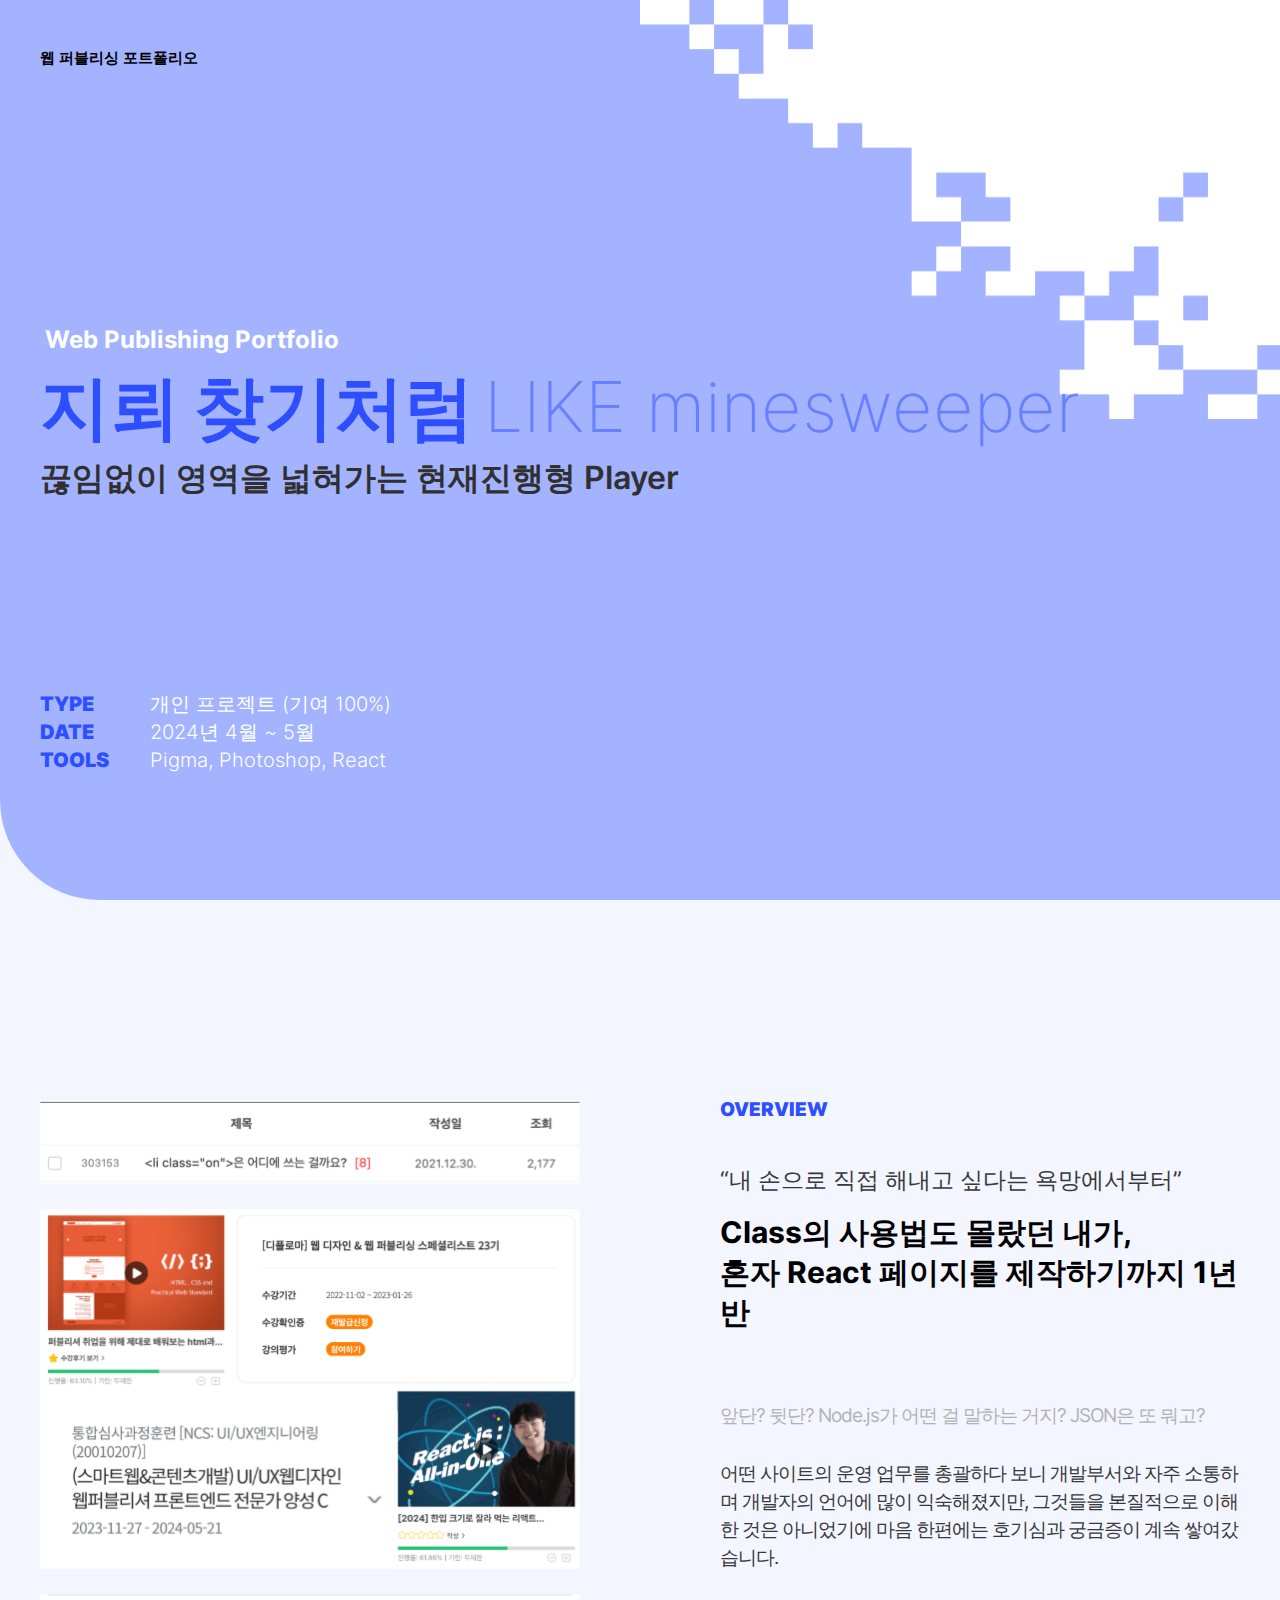
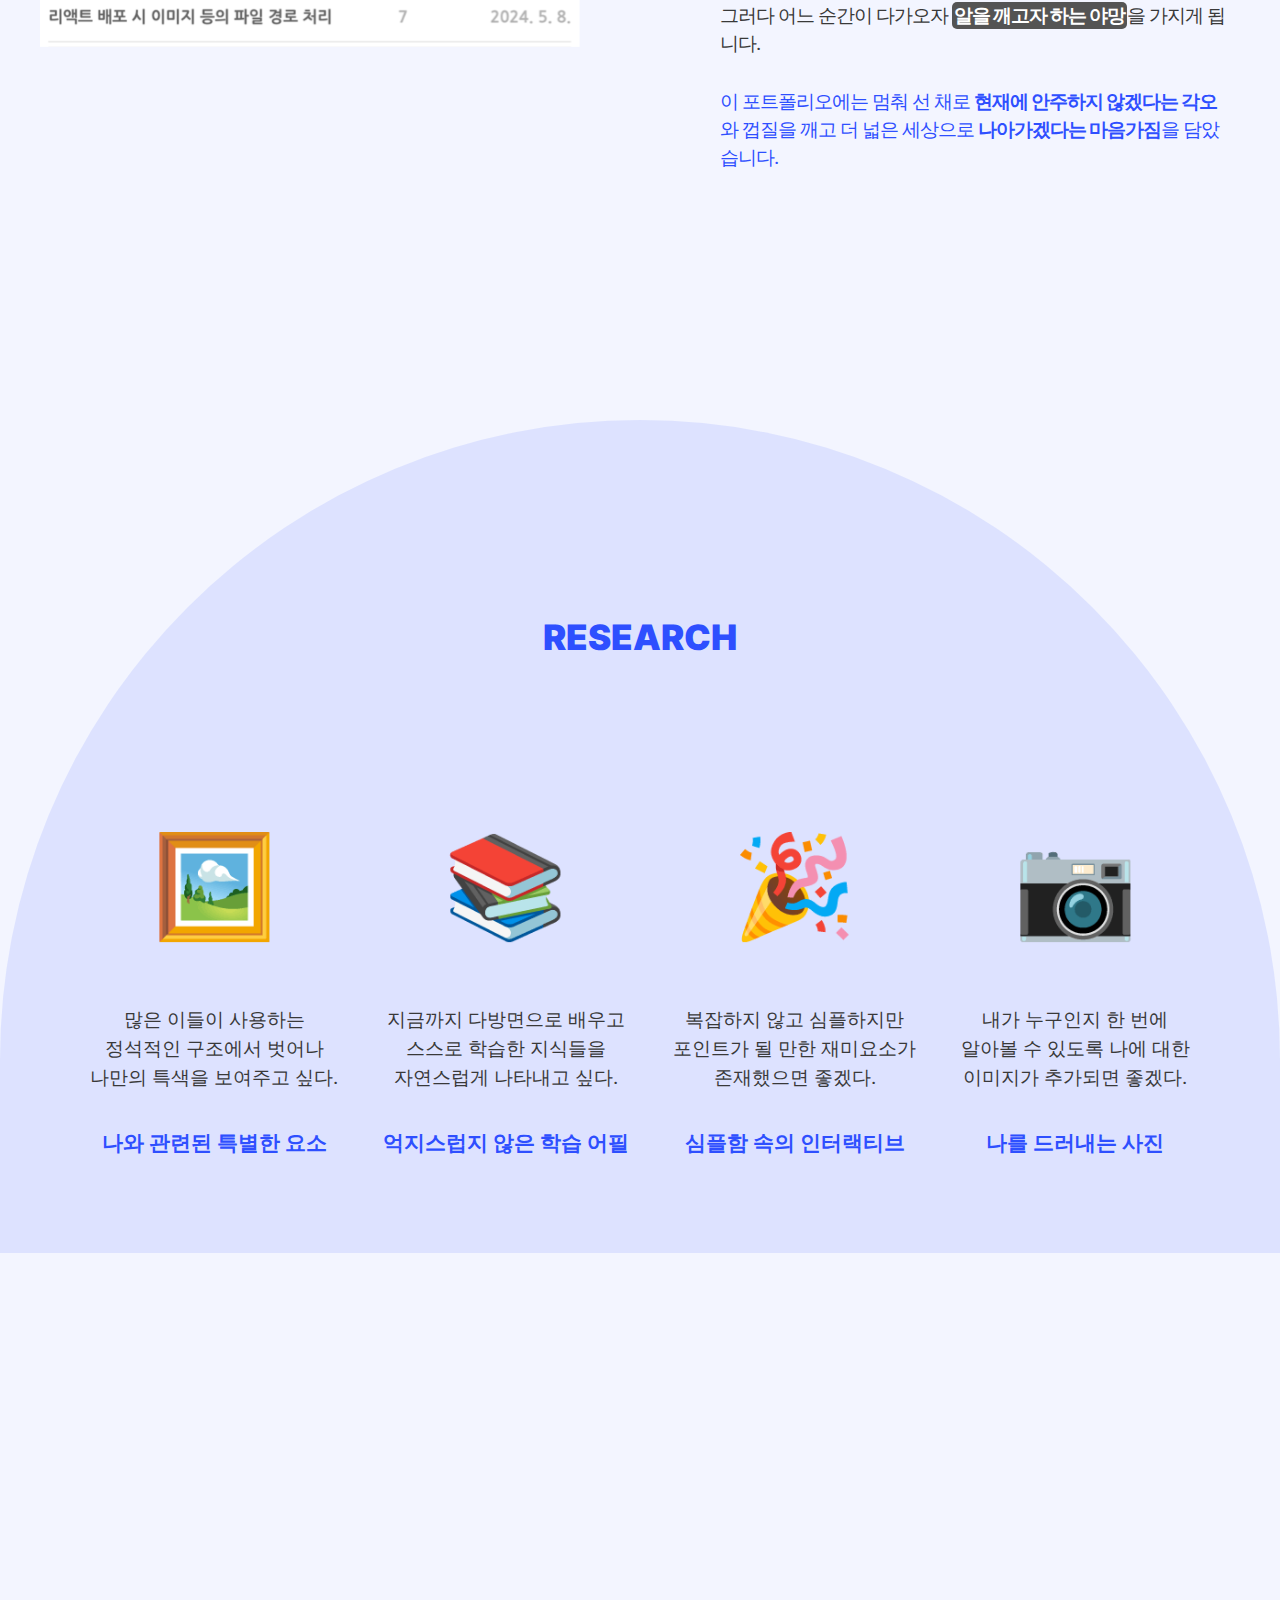
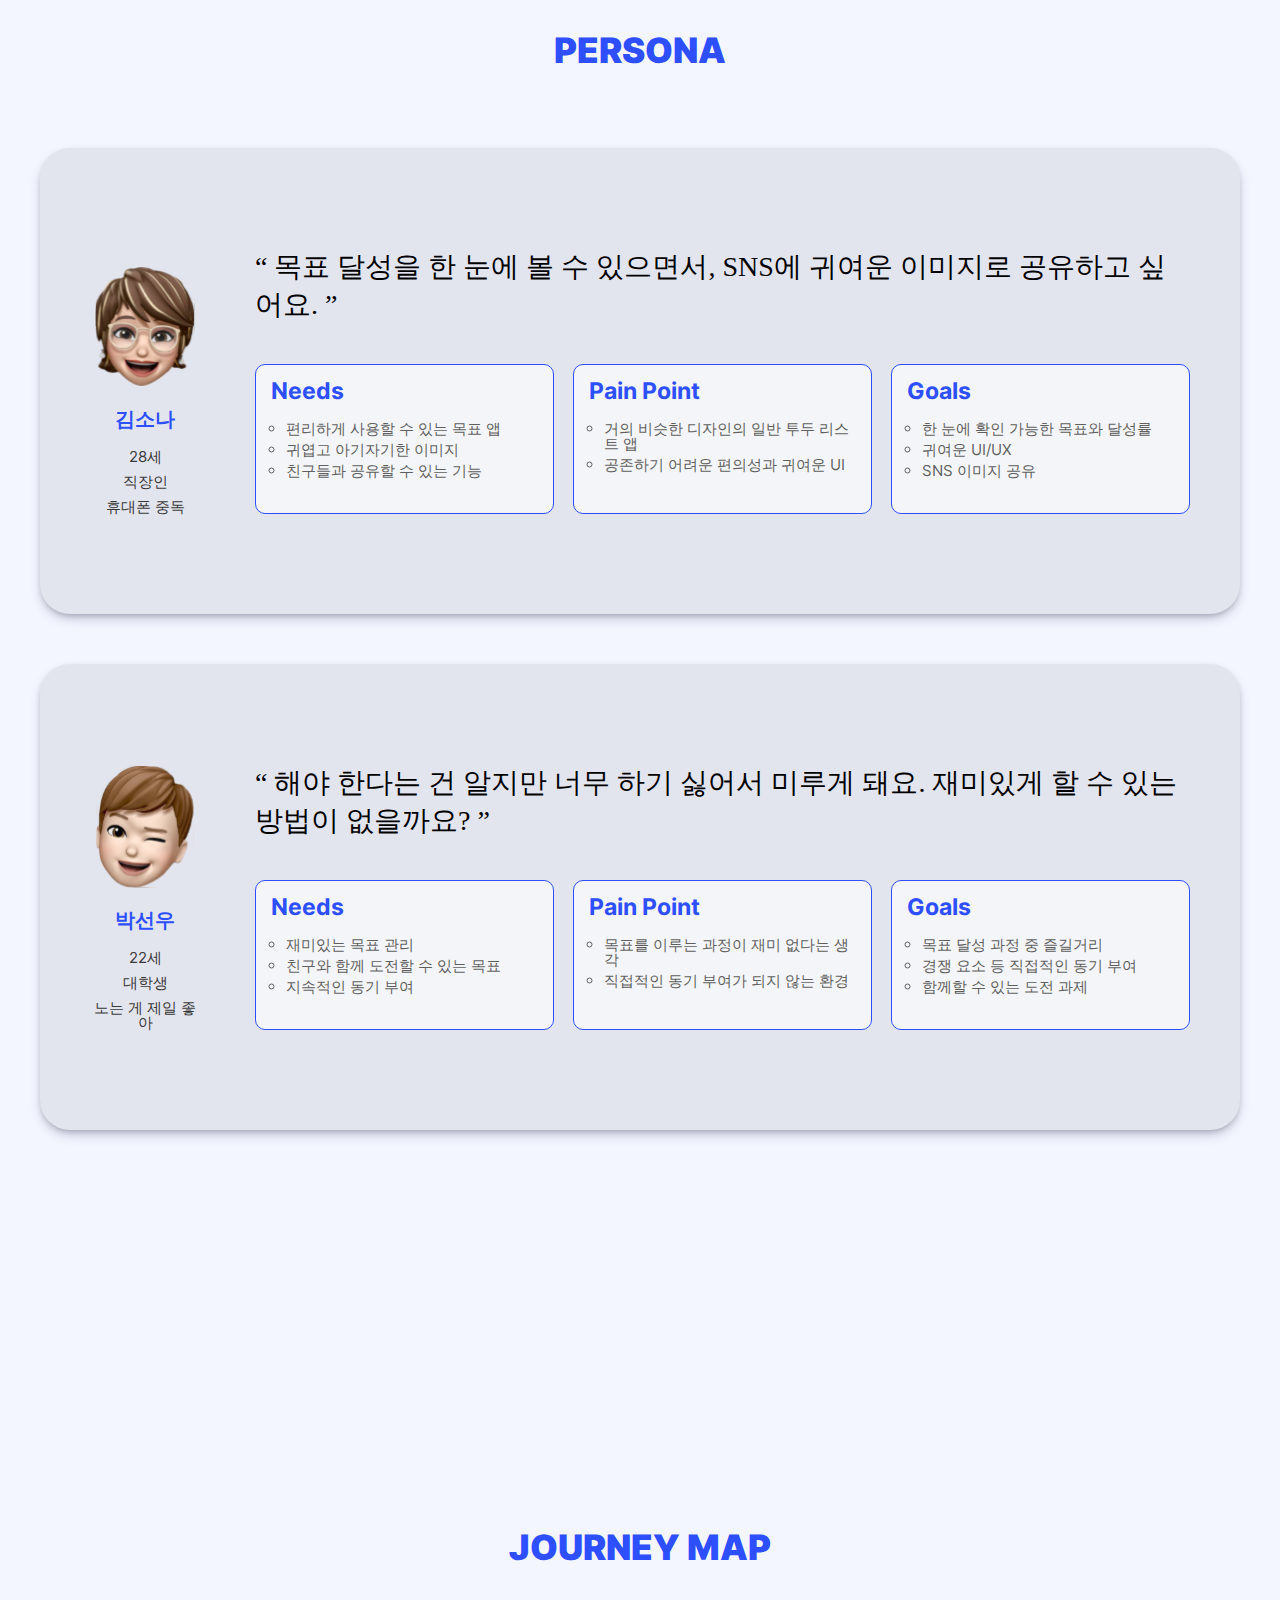
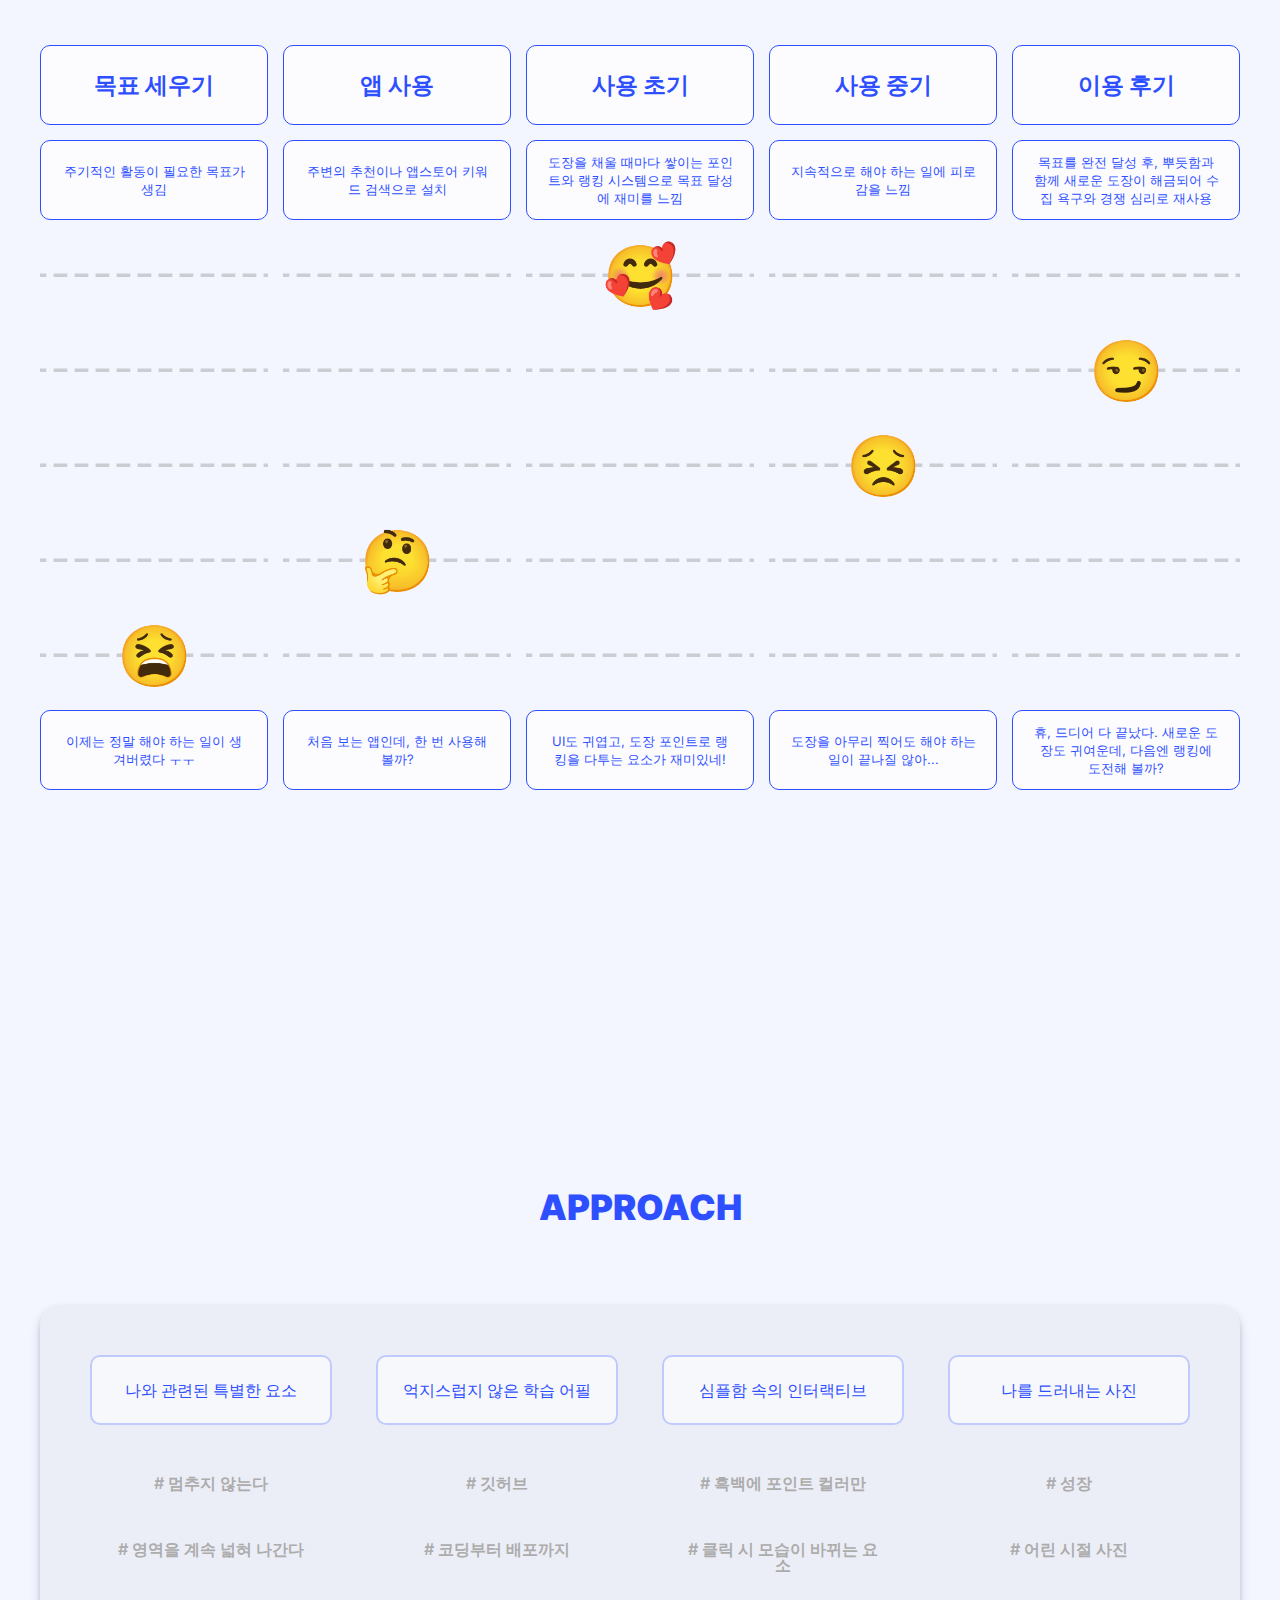
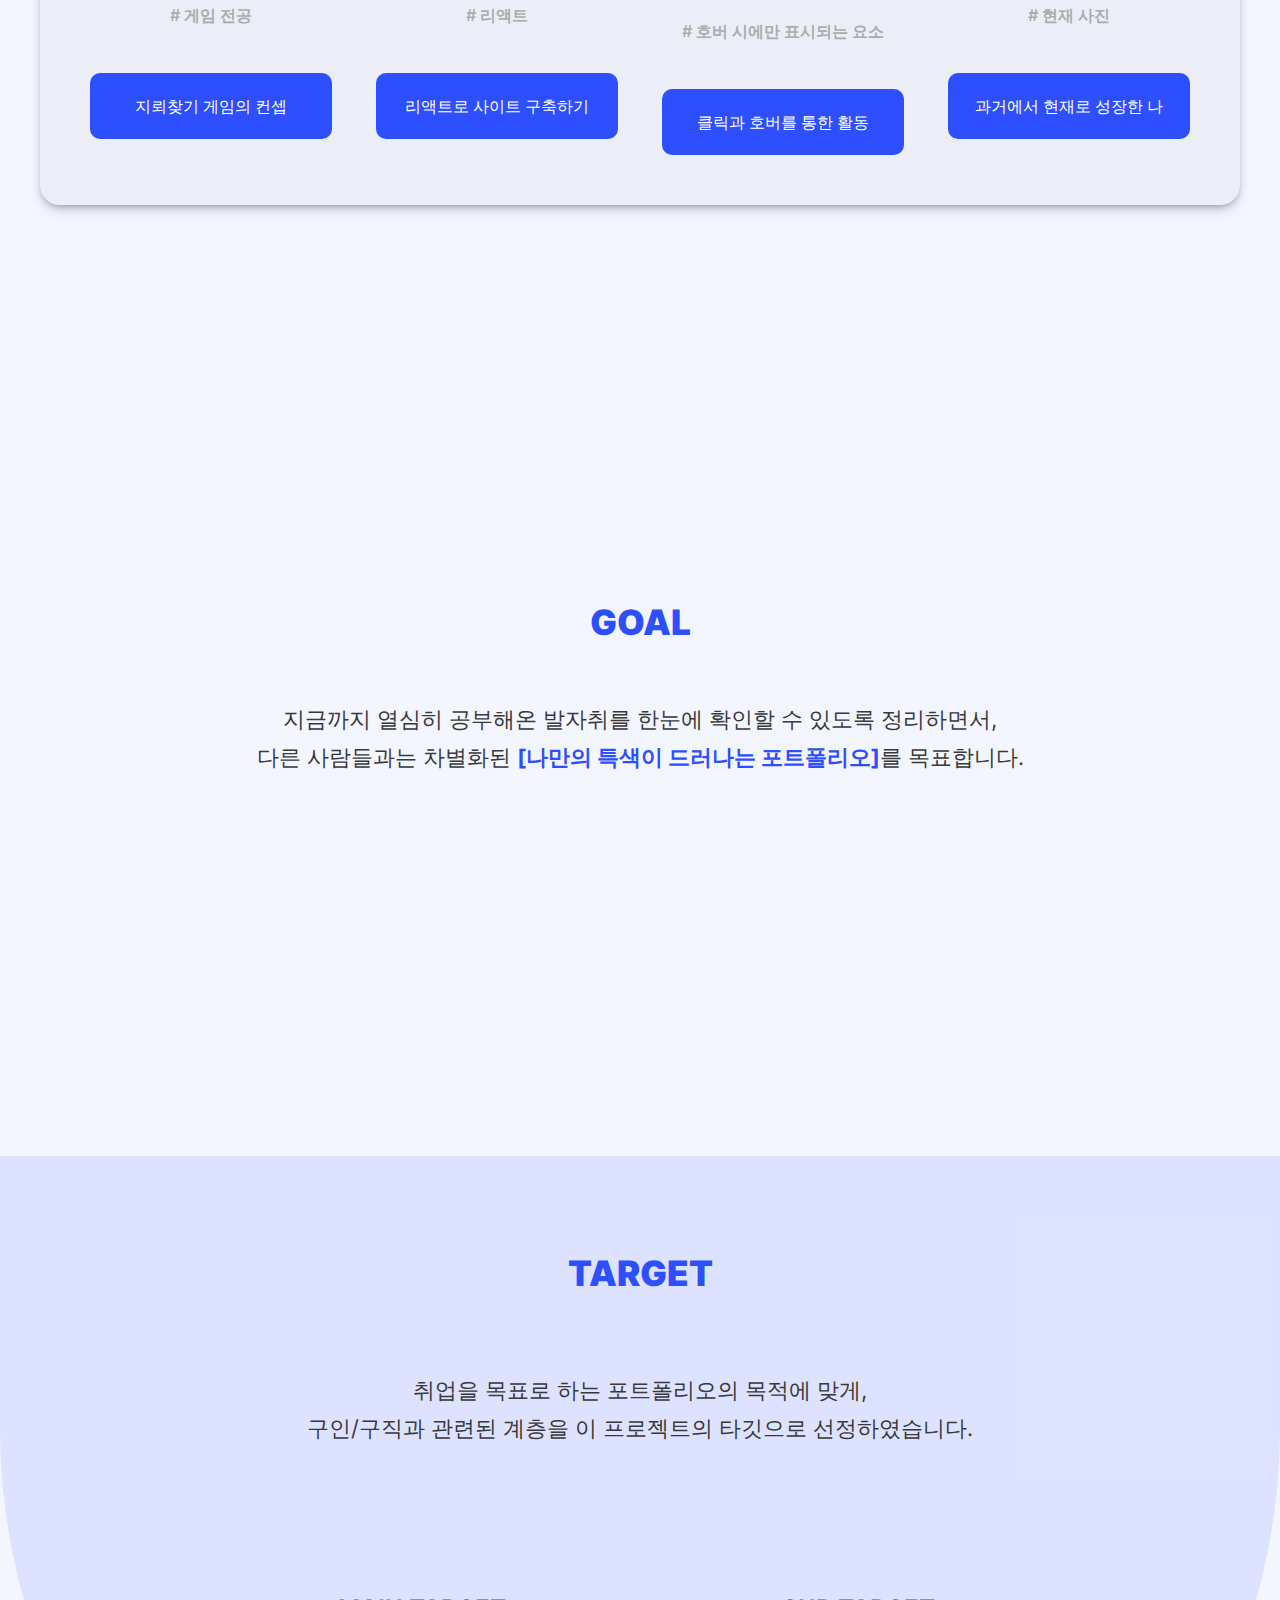
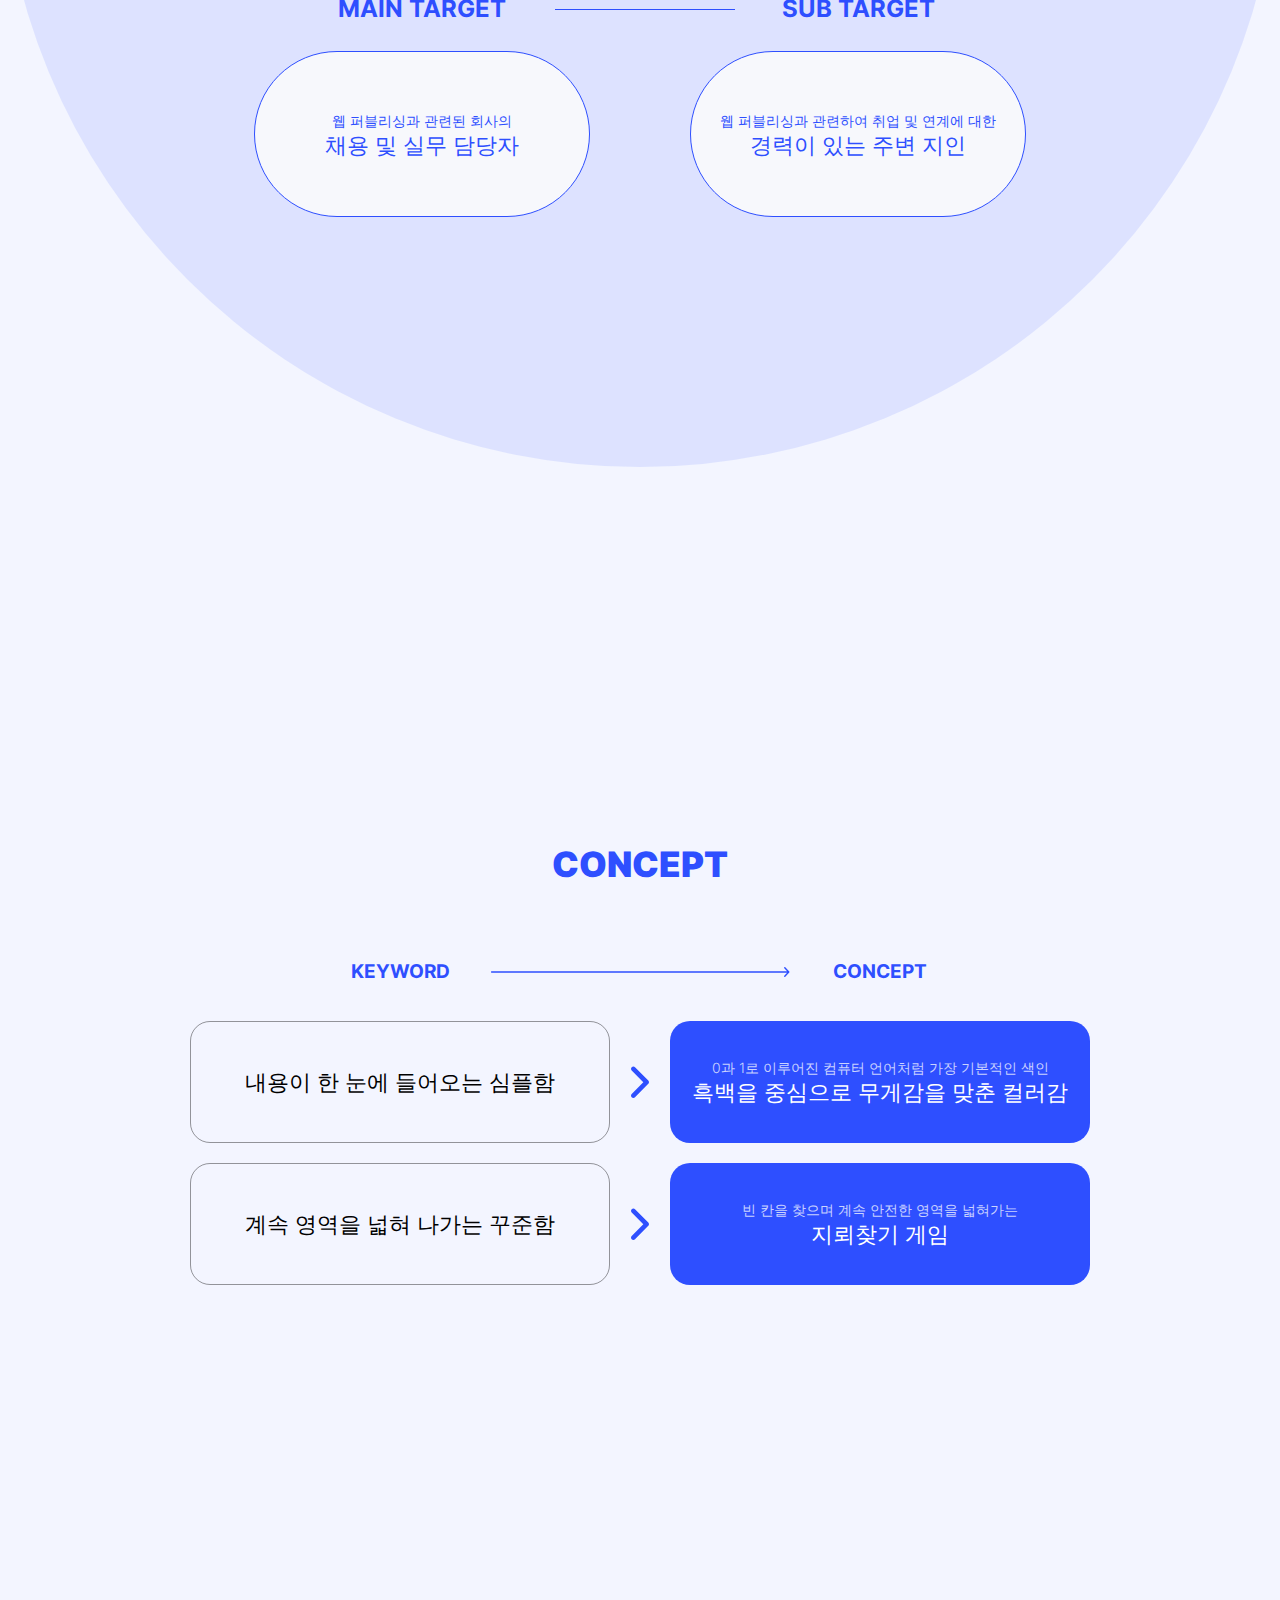
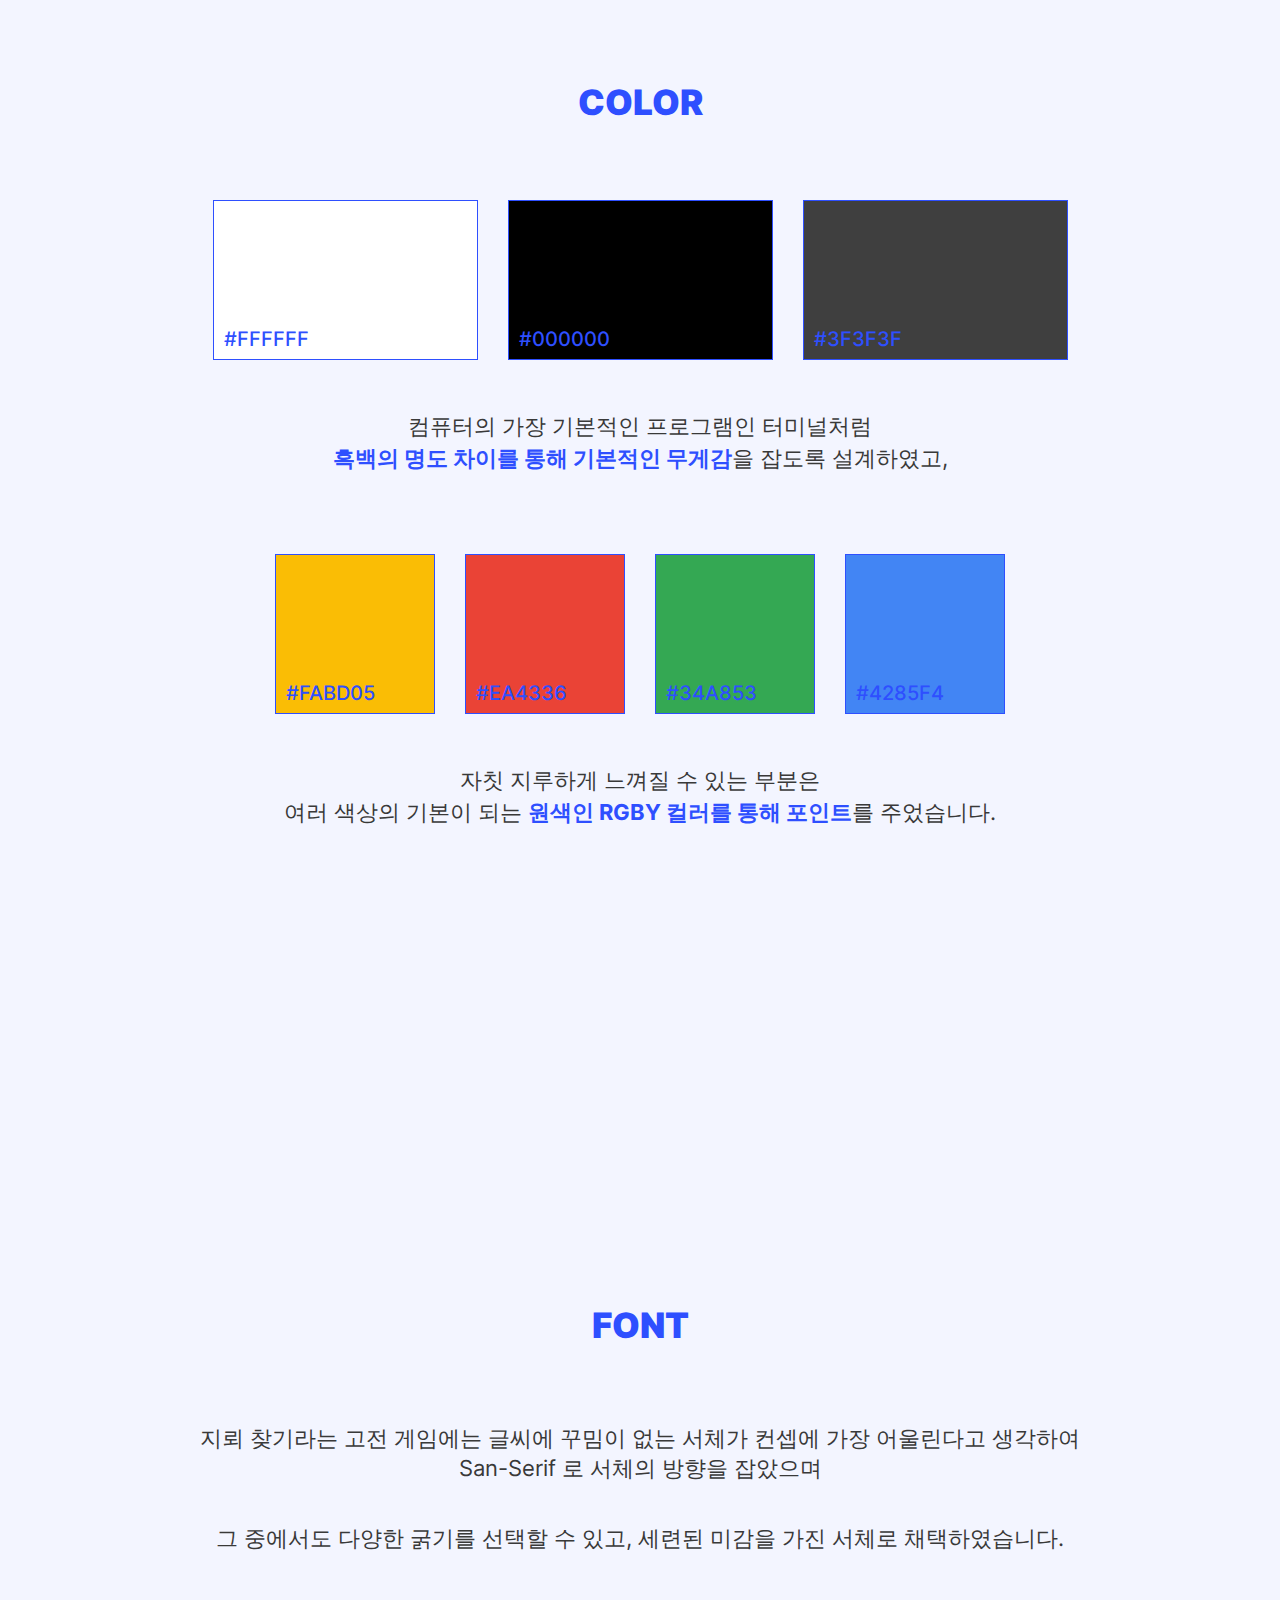
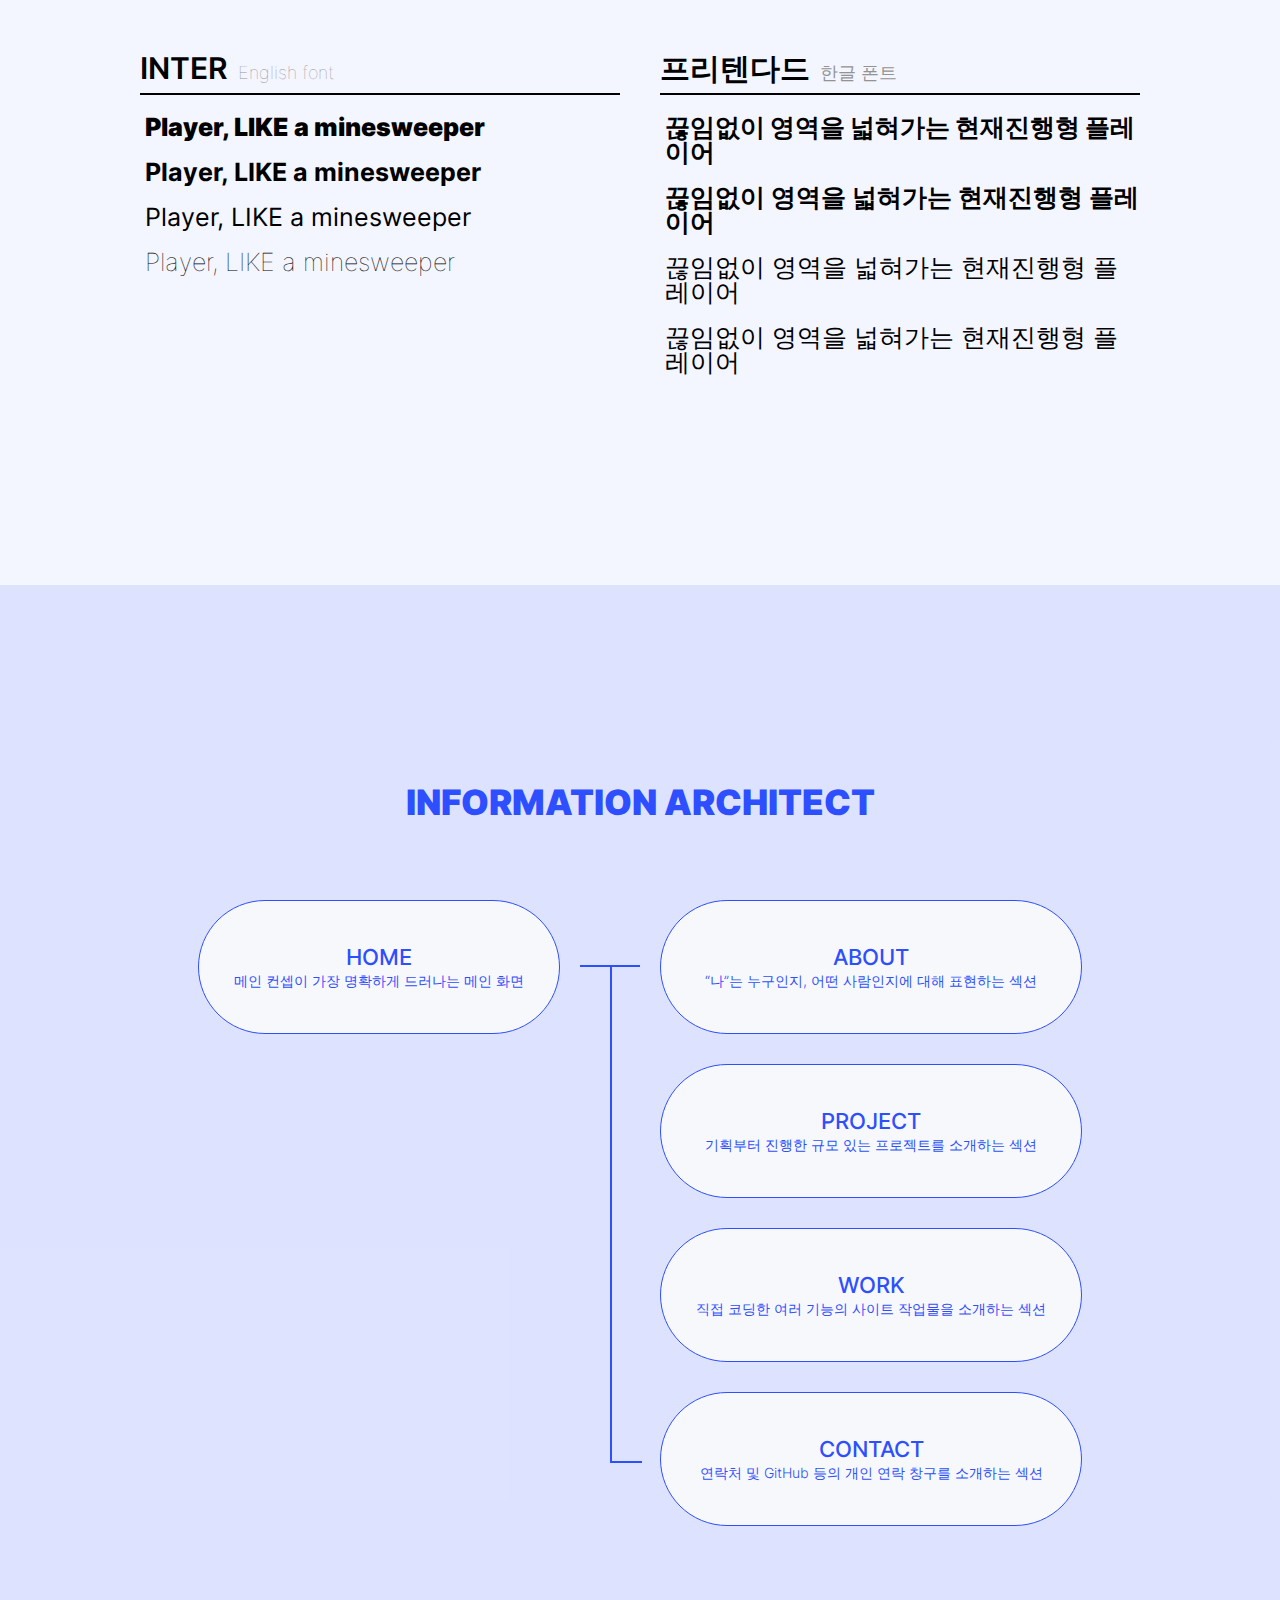
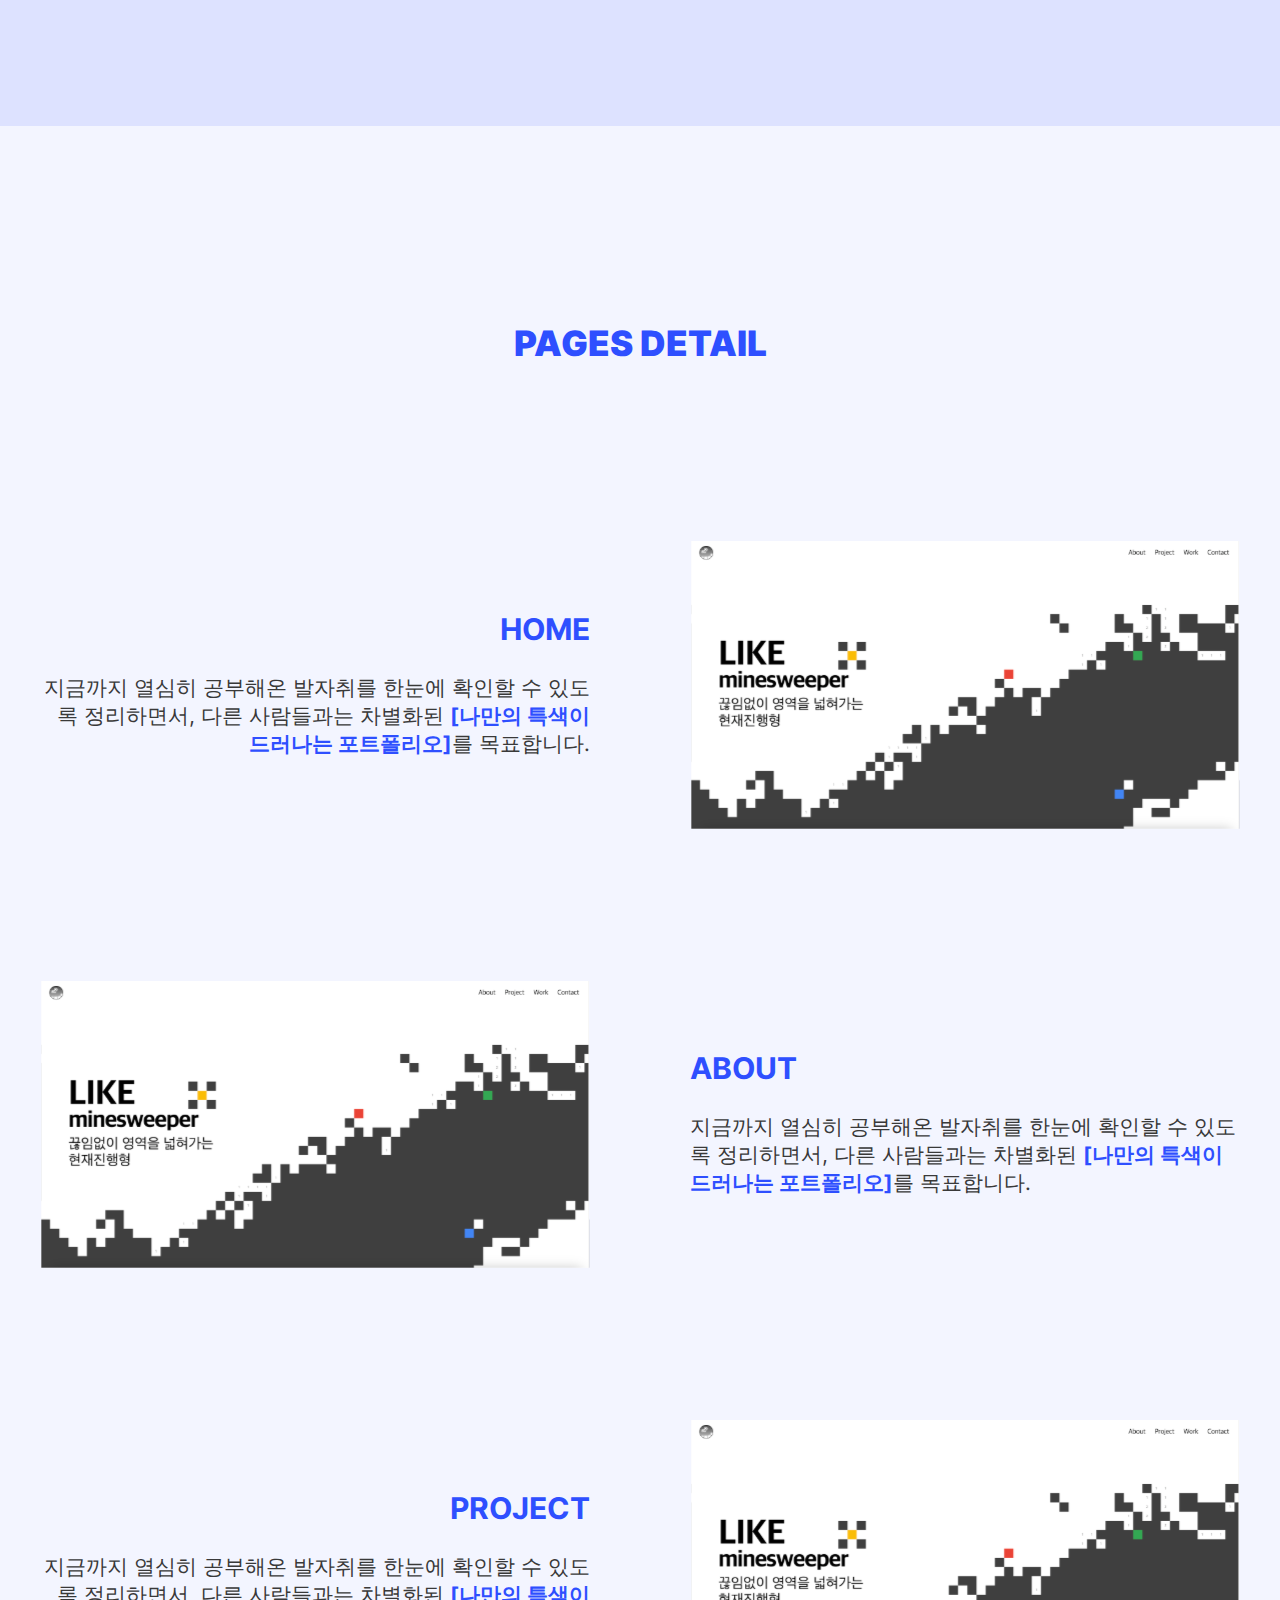
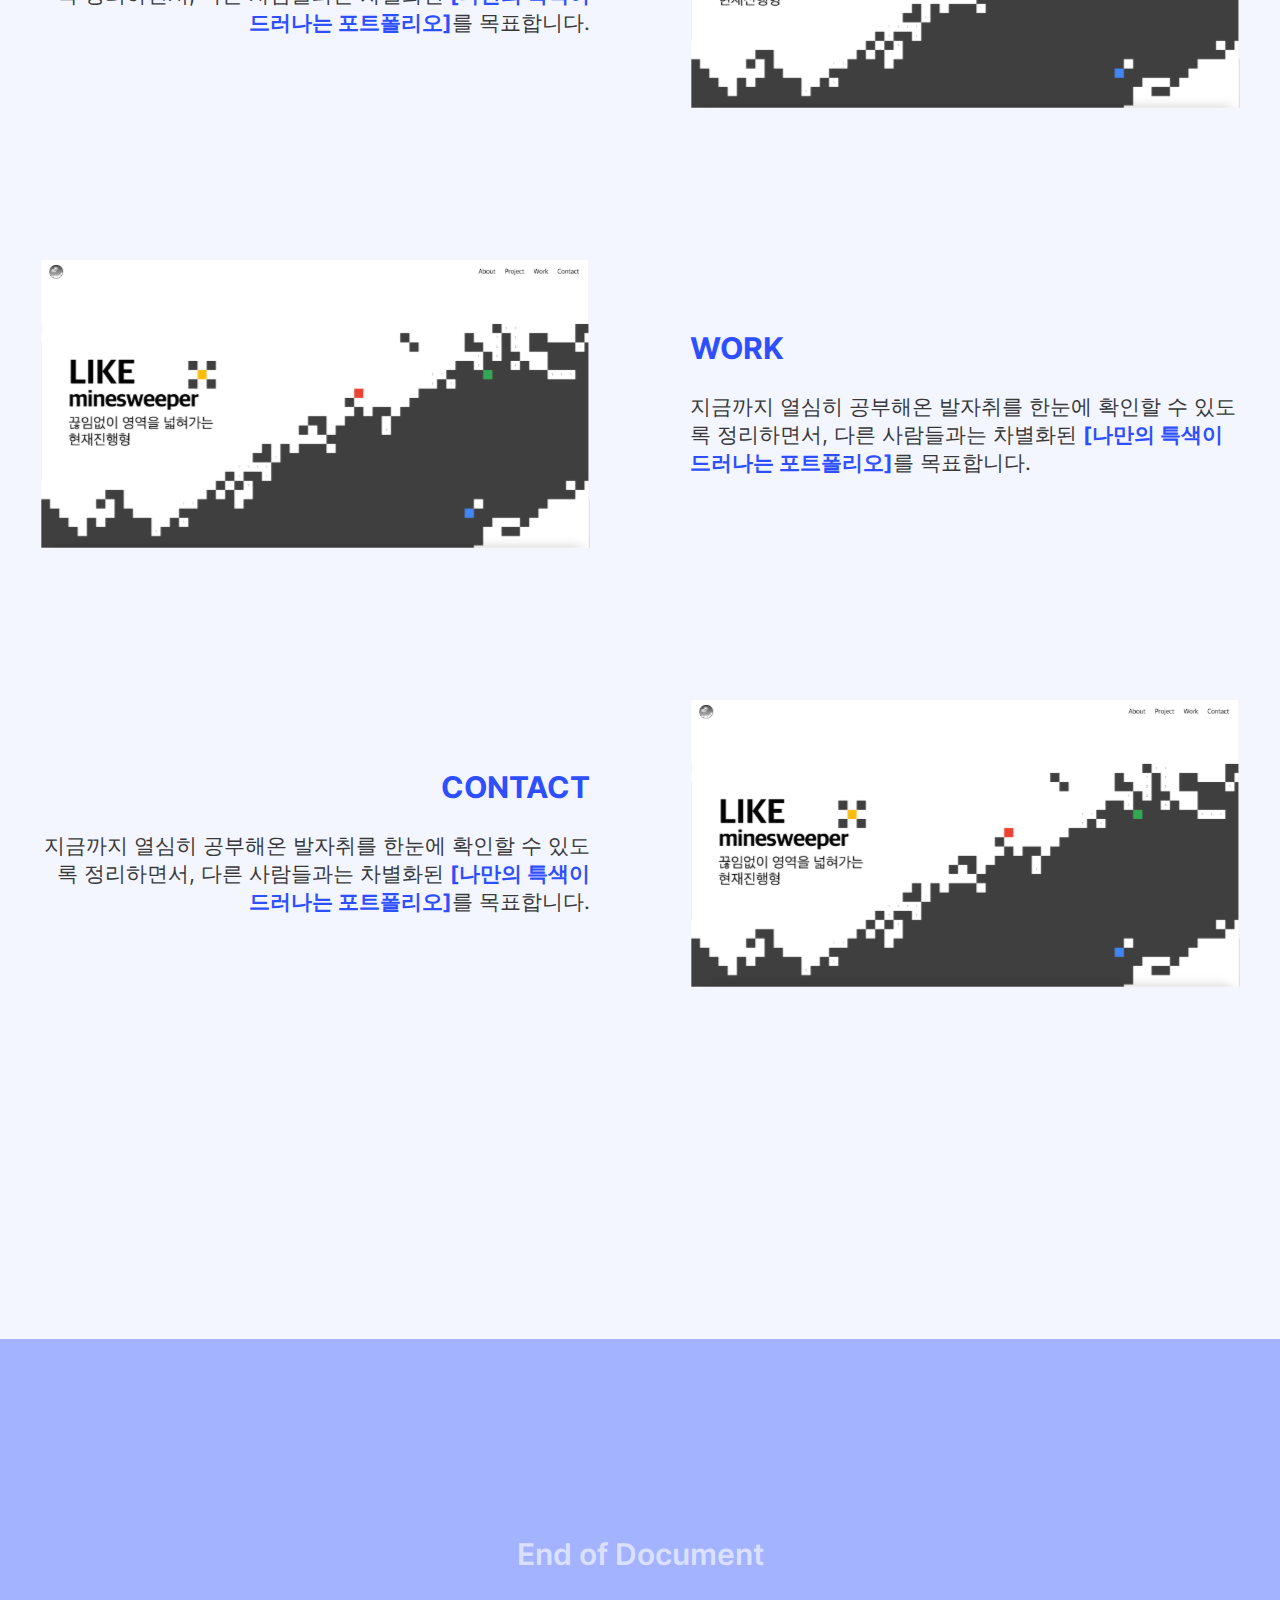
==== assets/html/common.html @ 0bbffc89 "[추가] 디자인 프로세서 html 추가" ====
<!doctype html>
<html lang="ko">
  <head>
    <meta charset="UTF-8" />
    <meta name="viewport" content="width=device-width, initial-scale=1.0" />
    <link rel="icon" type="image/svg+xml" href="../img/suteamIcon.svg" />
    <link rel="stylesheet" href="./css/reset.css" />
    <link rel="stylesheet" href="./css/common.css" />
    <title>Common</title>
    <style>
      body {
        background-color: #f3f5ff;
      }

      .intro-title {
        color: #2e4fff;
      }

      .sect-title {
        color: #2e4fff;
      }

      .point-color {
        color: #2e4fff;
      }

      .intro-bg {
        background-color: #a4b3ff;
      }

      .color-border {
        border: 1px solid;
        border-color: #2e4fff;
      }

      .semicircle-bg {
        background-color: #a4b3ff45;
      }

      .point-bg {
        background-color: #2e4fff;
      }
    </style>
  </head>
  <body>
    <div class="wrap">
      <!-- intro sect -->
      <section class="intro-sect intro-bg">
        <div class="intro-wrap wrapper">
          <div class="inner-box">
            <p class="intro-mini-text">웹 퍼블리싱 포트폴리오</p>
            <div class="main-text-box">
              <div class="title-box">
                <p class="bold sub-title-eng">Web Publishing Portfolio</p>
                <h1 class="intro-title">
                  <p class="title-ko">지뢰 찾기처럼</p>
                  <p class="title-eng">LIKE minesweeper</p>
                </h1>
                <p class="sub-title-ko">
                  끊임없이 영역을 넓혀가는 현재진행형 Player
                </p>
              </div>
              <div class="desc-box">
                <ul>
                  <li>
                    <ul>
                      <li class="desc-title point-color">TYPE</li>
                      <li class="desc-text">개인 프로젝트 (기여 100%)</li>
                    </ul>
                  </li>
                  <li>
                    <ul>
                      <li class="desc-title point-color">DATE</li>
                      <li class="desc-text">2024년 4월 ~ 5월</li>
                    </ul>
                  </li>
                  <li>
                    <ul>
                      <li class="desc-title point-color">TOOLS</li>
                      <li class="desc-text">Pigma, Photoshop, React</li>
                    </ul>
                  </li>
                </ul>
              </div>
            </div>
          </div>
        </div>
      </section>
      <!-- // intro sect -->
      <!-- overview sect -->
      <section class="overview-sect">
        <div class="overview-wrap wrapper">
          <div class="img-box">
            <img src="./img/portfoilo-overview.svg" alt="" />
          </div>
          <div class="text-box">
            <h2 class="sect-title">OVERVIEW</h2>
            <div class="main-text-box">
              <div class="main-title-box">
                <p class="box-sub-title">
                  “내 손으로 직접 해내고 싶다는 욕망에서부터”
                </p>
                <p class="bold box-title">
                  Class의 사용법도 몰랐던 내가,<br />
                  혼자 React 페이지를 제작하기까지 1년 반
                </p>
              </div>
              <div class="main-desc-box">
                <p class="gray">
                  앞단? 뒷단? Node.js가 어떤 걸 말하는 거지? JSON은 또 뭐고?
                </p>
                <p>
                  어떤 사이트의 운영 업무를 총괄하다 보니 개발부서와 자주
                  소통하며 개발자의 언어에 많이 익숙해졌지만, 그것들을
                  본질적으로 이해한 것은 아니었기에 마음 한편에는 호기심과
                  궁금증이 계속 쌓여갔습니다.
                </p>
                <p class="egg">
                  그러다 어느 순간이 다가오자
                  <span class="highlight bold">알을 깨고자 하는 야망</span>을
                  가지게 됩니다.
                </p>
                <p class="point-color">
                  이 포트폴리오에는 멈춰 선 채로
                  <b class="bold">현재에 안주하지 않겠다는 각오</b>와 껍질을
                  깨고 더 넓은 세상으로
                  <b class="bold">나아가겠다는 마음가짐</b>을 담았습니다.
                </p>
              </div>
            </div>
          </div>
        </div>
      </section>
      <!-- //overview sect -->
      <!-- research sect -->
      <section class="research-sect semicircle-bg">
        <div class="research-wrap wrapper">
          <h2 class="sect-title">RESEARCH</h2>
          <ul class="research-list">
            <li>
              <ul>
                <li class="emoji">🖼️</li>
                <li class="desc-text">
                  많은 이들이 사용하는<br />
                  정석적인 구조에서 벗어나<br />
                  나만의 특색을 보여주고 싶다.
                </li>
                <li class="title-text point-color bold">
                  나와 관련된 특별한 요소
                </li>
              </ul>
            </li>
            <li>
              <ul>
                <li class="emoji">📚</li>
                <li class="desc-text">
                  지금까지 다방면으로 배우고<br />
                  스스로 학습한 지식들을<br />
                  자연스럽게 나타내고 싶다.
                </li>
                <li class="title-text point-color bold">
                  억지스럽지 않은 학습 어필
                </li>
              </ul>
            </li>
            <li>
              <ul>
                <li class="emoji">🎉</li>
                <li class="desc-text">
                  복잡하지 않고 심플하지만<br />
                  포인트가 될 만한 재미요소가<br />
                  존재했으면 좋겠다.
                </li>
                <li class="title-text point-color bold">
                  심플함 속의 인터랙티브
                </li>
              </ul>
            </li>
            <li>
              <ul>
                <li class="emoji">📷</li>
                <li class="desc-text">
                  내가 누구인지 한 번에<br />
                  알아볼 수 있도록 나에 대한<br />
                  이미지가 추가되면 좋겠다.
                </li>
                <li class="title-text point-color bold">나를 드러내는 사진</li>
              </ul>
            </li>
          </ul>
        </div>
      </section>
      <!-- research sect -->
      <!-- persona sect -->
      <section class="persona-sect">
        <div class="persona-wrap wrapper">
          <h2 class="sect-title">PERSONA</h2>
          <div class="inner-box">
            <div class="persona-box">
              <div class="profile-box">
                <ul>
                  <li class="img"><img src="./img/personaA.svg" alt="" /></li>
                  <li>
                    <ul>
                      <li class="name point-color">김소나</li>
                      <li>
                        <ul>
                          <li class="age">28세</li>
                          <li class="job">직장인</li>
                          <li class="etc">휴대폰 중독</li>
                        </ul>
                      </li>
                    </ul>
                  </li>
                </ul>
              </div>
              <div class="desc-box">
                <div class="saying-box NanumOgbice">
                  “ 목표 달성을 한 눈에 볼 수 있으면서, SNS에 귀여운 이미지로
                  공유하고 싶어요. ”
                </div>
                <div class="detail-box">
                  <ul>
                    <li class="color-border">
                      <p class="list-title point-color bold">Needs</p>
                      <ul>
                        <li>편리하게 사용할 수 있는 목표 앱</li>
                        <li>귀엽고 아기자기한 이미지</li>
                        <li>친구들과 공유할 수 있는 기능</li>
                      </ul>
                    </li>
                    <li class="color-border">
                      <p class="list-title point-color bold">Pain Point</p>
                      <ul>
                        <li>거의 비슷한 디자인의 일반 투두 리스트 앱</li>
                        <li>공존하기 어려운 편의성과 귀여운 UI</li>
                      </ul>
                    </li>
                    <li class="color-border">
                      <p class="list-title point-color bold">Goals</p>
                      <ul>
                        <li>한 눈에 확인 가능한 목표와 달성률</li>
                        <li>귀여운 UI/UX</li>
                        <li>SNS 이미지 공유</li>
                      </ul>
                    </li>
                  </ul>
                </div>
              </div>
            </div>
            <div class="persona-box">
              <div class="profile-box">
                <ul>
                  <li class="img"><img src="./img/personaB.svg" alt="" /></li>
                  <li>
                    <ul>
                      <li class="name point-color">박선우</li>
                      <li>
                        <ul>
                          <li class="age">22세</li>
                          <li class="job">대학생</li>
                          <li class="etc">노는 게 제일 좋아</li>
                        </ul>
                      </li>
                    </ul>
                  </li>
                </ul>
              </div>
              <div class="desc-box">
                <div class="saying-box NanumOgbice">
                  “ 해야 한다는 건 알지만 너무 하기 싫어서 미루게 돼요. 재미있게
                  할 수 있는 방법이 없을까요? ”
                </div>
                <div class="detail-box">
                  <ul>
                    <li class="color-border">
                      <p class="list-title point-color bold">Needs</p>
                      <ul>
                        <li>재미있는 목표 관리</li>
                        <li>친구와 함께 도전할 수 있는 목표</li>
                        <li>지속적인 동기 부여</li>
                      </ul>
                    </li>
                    <li class="color-border">
                      <p class="list-title point-color bold">Pain Point</p>
                      <ul>
                        <li>목표를 이루는 과정이 재미 없다는 생각</li>
                        <li>직접적인 동기 부여가 되지 않는 환경</li>
                      </ul>
                    </li>
                    <li class="color-border">
                      <p class="list-title point-color bold">Goals</p>
                      <ul>
                        <li>목표 달성 과정 중 즐길거리</li>
                        <li>경쟁 요소 등 직접적인 동기 부여</li>
                        <li>함께할 수 있는 도전 과제</li>
                      </ul>
                    </li>
                  </ul>
                </div>
              </div>
            </div>
          </div>
        </div>
      </section>
      <!-- persona sect -->
      <!-- journey sect -->
      <section class="journey-sect">
        <div class="journey-wrap wrapper">
          <h2 class="sect-title">JOURNEY MAP</h2>
          <div class="inner-box">
            <ul class="point-color">
              <li>
                <ul>
                  <li class="list-desc color-border bold">목표 세우기</li>
                  <li class="list-desc color-border">
                    주기적인 활동이 필요한 목표가 생김
                  </li>
                  <li class="feel-box"></li>
                  <li class="feel-box"></li>
                  <li class="feel-box"></li>
                  <li class="feel-box"></li>
                  <li class="feel-box">😫</li>
                  <li class="list-desc color-border">
                    이제는 정말 해야 하는 일이 생겨버렸다 ㅜㅜ
                  </li>
                </ul>
              </li>
              <li>
                <ul>
                  <li class="list-desc color-border bold">앱 사용</li>
                  <li class="list-desc color-border">
                    주변의 추천이나 앱스토어 키워드 검색으로 설치
                  </li>
                  <li class="feel-box"></li>
                  <li class="feel-box"></li>
                  <li class="feel-box"></li>
                  <li class="feel-box">🤔</li>
                  <li class="feel-box"></li>
                  <li class="list-desc color-border">
                    처음 보는 앱인데, 한 번 사용해 볼까?
                  </li>
                </ul>
              </li>
              <li>
                <ul>
                  <li class="list-desc color-border bold">사용 초기</li>
                  <li class="list-desc color-border">
                    도장을 채울 때마다 쌓이는 포인트와 랭킹 시스템으로 목표
                    달성에 재미를 느낌
                  </li>
                  <li class="feel-box">🥰</li>
                  <li class="feel-box"></li>
                  <li class="feel-box"></li>
                  <li class="feel-box"></li>
                  <li class="feel-box"></li>
                  <li class="list-desc color-border">
                    UI도 귀엽고, 도장 포인트로 랭킹을 다투는 요소가 재미있네!
                  </li>
                </ul>
              </li>
              <li>
                <ul>
                  <li class="list-desc color-border bold">사용 중기</li>
                  <li class="list-desc color-border">
                    지속적으로 해야 하는 일에 피로감을 느낌
                  </li>
                  <li class="feel-box"></li>
                  <li class="feel-box"></li>
                  <li class="feel-box">😣</li>
                  <li class="feel-box"></li>
                  <li class="feel-box"></li>
                  <li class="list-desc color-border">
                    도장을 아무리 찍어도 해야 하는 일이 끝나질 않아...
                  </li>
                </ul>
              </li>
              <li>
                <ul>
                  <li class="list-desc color-border bold">이용 후기</li>
                  <li class="list-desc color-border">
                    목표를 완전 달성 후, 뿌듯함과 함께 새로운 도장이 해금되어
                    수집 욕구와 경쟁 심리로 재사용
                  </li>
                  <li class="feel-box"></li>
                  <li class="feel-box">😏</li>
                  <li class="feel-box"></li>
                  <li class="feel-box"></li>
                  <li class="feel-box"></li>
                  <li class="list-desc color-border">
                    휴, 드디어 다 끝났다. 새로운 도장도 귀여운데, 다음엔 랭킹에
                    도전해 볼까?
                  </li>
                </ul>
              </li>
            </ul>
          </div>
        </div>
      </section>
      <!-- journey sect -->
      <!-- approach sect -->
      <section class="approach-sect">
        <div class="approach-wrap wrapper">
          <h2 class="sect-title">APPROACH</h2>
          <div class="inner-box">
            <ul class="approach-list">
              <li>
                <ul>
                  <li class="approach-item point-color">
                    나와 관련된 특별한 요소
                  </li>
                  <li class="approach-keyword">
                    <ul>
                      <li># 멈추지 않는다</li>
                      <li># 영역을 계속 넓혀 나간다</li>
                      <li># 게임 전공</li>
                    </ul>
                  </li>
                  <li class="approach-conclusion point-bg point-color">
                    지뢰찾기 게임의 컨셉
                  </li>
                </ul>
              </li>
              <li>
                <ul>
                  <li class="approach-item point-color">
                    억지스럽지 않은 학습 어필
                  </li>
                  <li class="approach-keyword">
                    <ul>
                      <li># 깃허브</li>
                      <li># 코딩부터 배포까지</li>
                      <li># 리액트</li>
                    </ul>
                  </li>
                  <li class="approach-conclusion point-bg point-color">
                    리액트로 사이트 구축하기
                  </li>
                </ul>
              </li>
              <li>
                <ul>
                  <li class="approach-item point-color">
                    심플함 속의 인터랙티브
                  </li>
                  <li class="approach-keyword">
                    <ul>
                      <li># 흑백에 포인트 컬러만</li>
                      <li># 클릭 시 모습이 바뀌는 요소</li>
                      <li># 호버 시에만 표시되는 요소</li>
                    </ul>
                  </li>
                  <li class="approach-conclusion point-bg">
                    클릭과 호버를 통한 활동
                  </li>
                </ul>
              </li>
              <li>
                <ul>
                  <li class="approach-item point-color">나를 드러내는 사진</li>
                  <li class="approach-keyword">
                    <ul>
                      <li># 성장</li>
                      <li># 어린 시절 사진</li>
                      <li># 현재 사진</li>
                    </ul>
                  </li>
                  <li class="approach-conclusion point-bg">
                    과거에서 현재로 성장한 나
                  </li>
                </ul>
              </li>
            </ul>
          </div>
        </div>
      </section>
      <!-- //approach sect -->
      <!-- goal sect -->
      <section class="goal-sect">
        <div class="goal-wrap wrapper">
          <h2 class="sect-title">GOAL</h2>
          <p>
            지금까지 열심히 공부해온 발자취를 한눈에 확인할 수 있도록
            정리하면서,<br />
            다른 사람들과는 차별화된
            <em class="point-color bold">[나만의 특색이 드러나는 포트폴리오]</em
            >를 목표합니다.
          </p>
        </div>
      </section>
      <!-- //goal sect -->
      <!-- target sect -->
      <section class="target-sect semicircle-bg">
        <div class="target-wrap wrapper">
          <h2 class="sect-title">TARGET</h2>
          <p>
            취업을 목표로 하는 포트폴리오의 목적에 맞게,<br />
            구인/구직과 관련된 계층을 이 프로젝트의 타깃으로 선정하였습니다.
          </p>
          <div class="inner-box">
            <ul class="item-list point-color">
              <li>
                <ul>
                  <li class="item-title bold">MAIN TARGET</li>
                  <li class="item-desc color-border">
                    <span>웹 퍼블리싱과 관련된 회사의</span>
                    <p>채용 및 실무 담당자</p>
                  </li>
                </ul>
              </li>
              <li>
                <ul>
                  <li class="item-title bold">SUB TARGET</li>
                  <li class="item-desc color-border point-colo">
                    <span>웹 퍼블리싱과 관련하여 취업 및 연계에 대한</span>
                    <p>경력이 있는 주변 지인</p>
                  </li>
                </ul>
              </li>
            </ul>
          </div>
        </div>
      </section>
      <!-- //target sect -->
      <!-- concept sect -->
      <section class="concept-sect">
        <div class="concept-wrap wrapper">
          <h2 class="sect-title">CONCEPT</h2>
          <div class="inner-box">
            <ul>
              <li class="list-title">
                <ul class="bold point-color">
                  <li>KEYWORD</li>
                  <li>CONCEPT</li>
                </ul>
              </li>
              <li class="list-item">
                <ul>
                  <li class="item-keyword">
                    <span class="indent9999">KEYWORD:</span>내용이 한 눈에
                    들어오는 심플함
                  </li>
                  <li class="item-concept point-bg">
                    <span class="indent9999">CONCEPT:</span>
                    <p>
                      0과 1로 이루어진 컴퓨터 언어처럼 가장 기본적인 색인<br />
                      <em>흑백을 중심으로 무게감을 맞춘 컬러감</em>
                    </p>
                  </li>
                </ul>
              </li>
              <li class="list-item">
                <ul>
                  <li class="item-keyword">
                    <span class="indent9999">KEYWORD:</span>계속 영역을 넓혀
                    나가는 꾸준함
                  </li>
                  <li class="item-concept point-bg">
                    <span class="indent9999">CONCEPT:</span>
                    <p>
                      빈 칸을 찾으며 계속 안전한 영역을 넓혀가는<br /><em
                        >지뢰찾기 게임</em
                      >
                    </p>
                  </li>
                </ul>
              </li>
            </ul>
          </div>
        </div>
      </section>
      <!-- //concept sect -->
      <!-- color sect -->
      <section class="color-sect">
        <div class="color-wrap wrapper">
          <h2 class="sect-title">COLOR</h2>
          <div class="inner-box">
            <div class="main-box">
              <ul>
                <li style="background-color: #ffffff" class="color-border">
                  <p class="point-color">#FFFFFF</p>
                </li>
                <li style="background-color: #000000" class="color-border">
                  <p class="point-color">#000000</p>
                </li>
                <li style="background-color: #3f3f3f" class="color-border">
                  <p class="point-color">#3F3F3F</p>
                </li>
              </ul>
              <p>
                컴퓨터의 가장 기본적인 프로그램인 터미널처럼<br />
                <em class="point-color bold"
                  >흑백의 명도 차이를 통해 기본적인 무게감</em
                >을 잡도록 설계하였고,
              </p>
            </div>
            <div class="sub-box">
              <ul>
                <li style="background-color: #fabd05" class="color-border">
                  <p class="point-color">#FABD05</p>
                </li>
                <li style="background-color: #ea4336" class="color-border">
                  <p class="point-color">#EA4336</p>
                </li>
                <li style="background-color: #34a853" class="color-border">
                  <p class="point-color">#34A853</p>
                </li>
                <li style="background-color: #4285f4" class="color-border">
                  <p class="point-color">#4285F4</p>
                </li>
              </ul>
              <p>
                자칫 지루하게 느껴질 수 있는 부분은<br />
                여러 색상의 기본이 되는
                <em class="point-color bold">원색인 RGBY 컬러를 통해 포인트</em
                >를 주었습니다.
              </p>
            </div>
          </div>
        </div>
      </section>
      <!-- //color sect -->
      <!-- font sect -->
      <section class="font-sect">
        <div class="font-wrap wrapper">
          <h2 class="sect-title">FONT</h2>
          <div class="inner-box">
            <div class="desc-box">
              <p>
                지뢰 찾기라는 고전 게임에는 글씨에 꾸밈이 없는 서체가 컨셉에
                가장 어울린다고 생각하여<br />
                San-Serif 로 서체의 방향을 잡았으며
              </p>
              <p>
                그 중에서도 다양한 굵기를 선택할 수 있고, 세련된 미감을 가진
                서체로 채택하였습니다.
              </p>
            </div>
            <ul class="font-list">
              <li>
                <ul>
                  <li class="item-title">
                    <p>INTER</p>
                    <span>English font</span>
                  </li>
                  <li class="item-desc">
                    <ul>
                      <li>
                        <span class="indent9999">Font Weight 900: </span>Player,
                        LIKE a minesweeper
                      </li>
                      <li>
                        <span class="indent9999">Font Weight 700: </span>Player,
                        LIKE a minesweeper
                      </li>
                      <li>
                        <span class="indent9999">Font Weight 400: </span>Player,
                        LIKE a minesweeper
                      </li>
                      <li>
                        <span class="indent9999">Font Weight 100: </span>Player,
                        LIKE a minesweeper
                      </li>
                    </ul>
                  </li>
                </ul>
              </li>
              <li>
                <ul>
                  <li class="item-title">
                    <p>프리텐다드</p>
                    <span>한글 폰트</span>
                  </li>
                  <li class="item-desc">
                    <ul>
                      <li>
                        <span class="indent9999">Font Weight 900: </span
                        >끊임없이 영역을 넓혀가는 현재진행형 플레이어
                      </li>
                      <li>
                        <span class="indent9999">Font Weight 700: </span
                        >끊임없이 영역을 넓혀가는 현재진행형 플레이어
                      </li>
                      <li>
                        <span class="indent9999">Font Weight 400: </span
                        >끊임없이 영역을 넓혀가는 현재진행형 플레이어
                      </li>
                      <li>
                        <span class="indent9999">Font Weight 100: </span
                        >끊임없이 영역을 넓혀가는 현재진행형 플레이어
                      </li>
                    </ul>
                  </li>
                </ul>
              </li>
            </ul>
          </div>
        </div>
      </section>
      <!-- //font sect -->
      <!-- information sect -->
      <section class="information-sect semicircle-bg">
        <div class="information-wrap wrapper">
          <h2 class="sect-title">INFORMATION ARCHITECT</h2>
          <div class="inner-box">
            <ul>
              <li>
                <ul>
                  <li class="item color-border">
                    <p class="point-color">HOME</p>
                    <span class="point-color"
                      >메인 컨셉이 가장 명확하게 드러나는 메인 화면</span
                    >
                  </li>
                </ul>
              </li>
              <li>
                <ul class="info-list">
                  <li class="item color-border">
                    <p class="point-color">ABOUT</p>
                    <span class="point-color"
                      >“나”는 누구인지, 어떤 사람인지에 대해 표현하는 섹션
                    </span>
                  </li>
                  <li class="item color-border">
                    <p class="point-color">PROJECT</p>
                    <span class="point-color"
                      >기획부터 진행한 규모 있는 프로젝트를 소개하는 섹션</span
                    >
                  </li>
                  <li class="item color-border">
                    <p class="point-color">WORK</p>
                    <span class="point-color"
                      >직접 코딩한 여러 기능의 사이트 작업물을 소개하는
                      섹션</span
                    >
                  </li>
                  <li class="item color-border">
                    <p class="point-color">CONTACT</p>
                    <span class="point-color"
                      >연락처 및 GitHub 등의 개인 연락 창구를 소개하는 섹션
                    </span>
                  </li>
                </ul>
              </li>
            </ul>
          </div>
        </div>
      </section>
      <!-- //information sect -->
      <!-- pages sect -->
      <section class="pages-sect">
        <div class="pages-wrap wrapper">
          <h2 class="sect-title">PAGES DETAIL</h2>
          <div class="inner-box">
            <ul>
              <li>
                <div class="img-box">
                  <img src="./img/pp-page.svg" alt="" />
                </div>
                <div class="text-box">
                  <p class="title bold point-color">HOME</p>
                  <p class="desc">
                    지금까지 열심히 공부해온 발자취를 한눈에 확인할 수 있도록
                    정리하면서, 다른 사람들과는 차별화된
                    <em class="bold point-color"
                      >[나만의 특색이 드러나는 포트폴리오]</em
                    >를 목표합니다.
                  </p>
                </div>
              </li>
              <li>
                <div class="img-box">
                  <img src="./img/pp-page.svg" alt="" />
                </div>
                <div class="text-box">
                  <p class="title bold point-color">ABOUT</p>
                  <p class="desc">
                    지금까지 열심히 공부해온 발자취를 한눈에 확인할 수 있도록
                    정리하면서, 다른 사람들과는 차별화된
                    <em class="bold point-color"
                      >[나만의 특색이 드러나는 포트폴리오]</em
                    >를 목표합니다.
                  </p>
                </div>
              </li>
              <li>
                <div class="img-box">
                  <img src="./img/pp-page.svg" alt="" />
                </div>
                <div class="text-box">
                  <p class="title bold point-color">PROJECT</p>
                  <p class="desc">
                    지금까지 열심히 공부해온 발자취를 한눈에 확인할 수 있도록
                    정리하면서, 다른 사람들과는 차별화된
                    <em class="bold point-color"
                      >[나만의 특색이 드러나는 포트폴리오]</em
                    >를 목표합니다.
                  </p>
                </div>
              </li>
              <li>
                <div class="img-box">
                  <img src="./img/pp-page.svg" alt="" />
                </div>
                <div class="text-box">
                  <p class="title bold point-color">WORK</p>
                  <p class="desc">
                    지금까지 열심히 공부해온 발자취를 한눈에 확인할 수 있도록
                    정리하면서, 다른 사람들과는 차별화된
                    <em class="bold point-color"
                      >[나만의 특색이 드러나는 포트폴리오]</em
                    >를 목표합니다.
                  </p>
                </div>
              </li>
              <li>
                <div class="img-box">
                  <img src="./img/pp-page.svg" alt="" />
                </div>
                <div class="text-box">
                  <p class="title bold point-color">CONTACT</p>
                  <p class="desc">
                    지금까지 열심히 공부해온 발자취를 한눈에 확인할 수 있도록
                    정리하면서, 다른 사람들과는 차별화된
                    <em class="bold point-color"
                      >[나만의 특색이 드러나는 포트폴리오]</em
                    >를 목표합니다.
                  </p>
                </div>
              </li>
            </ul>
          </div>
        </div>
      </section>
      <!-- //pages sect -->
      <!-- document-end sect -->
      <section class="document-end-sect intro-bg">
        <div class="document-end-wrap wrapper">
          <p>End of Document</p>
        </div>
      </section>
      <!-- //document-end sect -->
    </div>
  </body>
</html>
---- assets/html/css/common.css ----
@font-face {
  font-family: Inter;
  src: url(../../font/Inter-VariableFont_slnt.wght.ttf);
}
@font-face {
  font-family: Pretendard;
  src: url(../../font/PretendardVariable.ttf);
}
@font-face {
  font-family: NanumOgbice;
  src: url(../../font/NanumOgbice.ttf);
}
/* common */
body {
  width: 100%;
  font-family: Inter, Pretendard, sans-serif;
  color: #393939;
}

.NanumOgbice {
  font-family: NanumOgbice;
  color: #000;
}

.wrap {
  overflow: hidden;
}

* {
  box-sizing: border-box;
}

img {
  max-width: 100%;
}

.indent9999 {
  display: inline-block;
  font-size: 0px;
  text-indent: -9999px;
  overflow: hidden;
}

section {
  width: 100%;
  padding: 50px 0;
}
@media screen and (max-width: 640px) {
  section {
    padding: 100px 0;
  }
}
@media screen and (min-width: 641px) {
  section {
    padding: 150px 0;
  }
}
@media screen and (min-width: 1280px) {
  section {
    padding: 200px 0;
  }
}

.wrapper {
  width: 1200px;
  margin: 0 auto;
}
@media screen and (max-width: 640px) {
  .wrapper {
    width: 400px;
  }
}
@media screen and (min-width: 641px) {
  .wrapper {
    width: 570px;
  }
}
@media screen and (min-width: 720px) {
  .wrapper {
    width: 620px;
  }
}
@media screen and (min-width: 850px) {
  .wrapper {
    width: 750px;
  }
}
@media screen and (min-width: 950px) {
  .wrapper {
    width: 850px;
  }
}
@media screen and (min-width: 1050px) {
  .wrapper {
    width: 950px;
  }
}
@media screen and (min-width: 1150px) {
  .wrapper {
    width: 1050px;
  }
}
@media screen and (min-width: 1280px) {
  .wrapper {
    width: 1200px;
  }
}

.sect-title {
  font-size: 35px;
  font-weight: 900;
  text-align: center;
  margin-bottom: 80px;
}

.bold {
  font-weight: 700;
}

.slim {
  font-weight: 300;
}

/* // common */
.intro-sect {
  position: relative;
  height: 100vh;
  border-radius: 0 0 0 100px;
}
@media screen and (max-width: 719px) {
  .intro-sect {
    padding: 20px 0;
  }
}
@media screen and (min-width: 720px) {
  .intro-sect {
    padding: 35px 0;
  }
}
@media screen and (min-width: 1280px) {
  .intro-sect {
    padding: 50px 0;
  }
}
.intro-sect::after {
  content: "";
  position: absolute;
  display: block;
  top: 0;
  right: 0;
  z-index: 0;
  width: 50%;
  height: 70%;
  background: url(../img/intro-block.png) no-repeat 0 0/100%;
}
@media screen and (max-width: 719px) {
  .intro-sect::after {
    width: 120%;
    height: 60%;
    top: -29px;
    right: -85px;
  }
}
@media screen and (min-width: 720px) {
  .intro-sect::after {
    width: 70%;
    height: 70%;
  }
}
@media screen and (min-width: 1280px) {
  .intro-sect::after {
    width: 50%;
    height: 70%;
  }
}
.intro-sect .intro-wrap {
  position: relative;
  height: 100%;
}
.intro-sect .intro-wrap .inner-box {
  position: absolute;
  display: flex;
  flex-direction: column;
  width: 100%;
  height: 100%;
  justify-content: space-between;
  top: 0;
  left: 0;
  z-index: 1;
}
.intro-sect .intro-wrap .inner-box .intro-mini-text {
  font-size: 15px;
  font-weight: 600;
  color: #000;
}
@media screen and (max-width: 719px) {
  .intro-sect .intro-wrap .inner-box .intro-mini-text {
    text-align: right;
  }
}
.intro-sect .intro-wrap .inner-box .main-text-box {
  display: flex;
  flex-direction: column;
  gap: 200px;
}
.intro-sect .intro-wrap .inner-box .main-text-box .title-box {
  display: flex;
  flex-direction: column;
  gap: 20px;
}
@media screen and (max-width: 719px) {
  .intro-sect .intro-wrap .inner-box .main-text-box .title-box {
    gap: 15px;
  }
}
.intro-sect .intro-wrap .inner-box .main-text-box .title-box .sub-title-eng {
  color: #fff;
  font-size: 24px;
  margin-left: 5px;
}
@media screen and (max-width: 719px) {
  .intro-sect .intro-wrap .inner-box .main-text-box .title-box .sub-title-eng {
    font-size: 20px;
    font-weight: 600;
    letter-spacing: 4px;
    opacity: 0.9;
  }
}
.intro-sect .intro-wrap .inner-box .main-text-box .title-box .intro-title {
  display: flex;
  align-items: end;
  gap: 20px;
  font-size: 70px;
  font-weight: 900;
}
@media screen and (max-width: 719px) {
  .intro-sect .intro-wrap .inner-box .main-text-box .title-box .intro-title {
    flex-direction: column;
    align-items: start;
    font-size: 60px;
    gap: 5px;
  }
}
@media screen and (min-width: 720px) {
  .intro-sect .intro-wrap .inner-box .main-text-box .title-box .intro-title {
    font-size: 55px;
    gap: 10px;
  }
}
@media screen and (min-width: 1280px) {
  .intro-sect .intro-wrap .inner-box .main-text-box .title-box .intro-title {
    font-size: 70px;
  }
}
@media screen and (max-width: 719px) {
  .intro-sect .intro-wrap .inner-box .main-text-box .title-box .intro-title .title-ko {
    order: 2;
  }
}
.intro-sect .intro-wrap .inner-box .main-text-box .title-box .intro-title .title-eng {
  opacity: 0.5;
  font-weight: 200;
}
@media screen and (max-width: 719px) {
  .intro-sect .intro-wrap .inner-box .main-text-box .title-box .intro-title .title-eng {
    font-size: 30px;
    margin-left: 5px;
    order: 1;
  }
}
@media screen and (min-width: 720px) {
  .intro-sect .intro-wrap .inner-box .main-text-box .title-box .intro-title .title-eng {
    font-size: 35px;
  }
}
@media screen and (min-width: 1280px) {
  .intro-sect .intro-wrap .inner-box .main-text-box .title-box .intro-title .title-eng {
    font-size: 70px;
  }
}
.intro-sect .intro-wrap .inner-box .main-text-box .title-box .sub-title-ko {
  font-weight: 600;
  color: #303030;
  font-size: 32px;
}
@media screen and (max-width: 719px) {
  .intro-sect .intro-wrap .inner-box .main-text-box .title-box .sub-title-ko {
    font-size: 23px;
  }
}
@media screen and (min-width: 720px) {
  .intro-sect .intro-wrap .inner-box .main-text-box .title-box .sub-title-ko {
    font-size: 28px;
  }
}
@media screen and (min-width: 1280px) {
  .intro-sect .intro-wrap .inner-box .main-text-box .title-box .sub-title-ko {
    font-size: 32px;
  }
}
.intro-sect .intro-wrap .inner-box .main-text-box .desc-box {
  margin-bottom: 80px;
}
.intro-sect .intro-wrap .inner-box .main-text-box .desc-box > ul {
  display: flex;
  flex-direction: column;
  gap: 8px;
}
.intro-sect .intro-wrap .inner-box .main-text-box .desc-box > ul li ul {
  display: flex;
  gap: 30px;
  font-size: 20px;
}
.intro-sect .intro-wrap .inner-box .main-text-box .desc-box > ul li ul .desc-title {
  display: inline-block;
  width: 80px;
  font-weight: 900;
}
.intro-sect .intro-wrap .inner-box .main-text-box .desc-box > ul li ul .desc-text {
  font-weight: 300;
  color: #fff;
}

.overview-sect .overview-wrap {
  display: flex;
  align-items: center;
  justify-content: space-between;
}
@media screen and (max-width: 849px) {
  .overview-sect .overview-wrap {
    flex-direction: column;
    gap: 80px;
  }
}
@media screen and (min-width: 850px) {
  .overview-sect .overview-wrap {
    flex-direction: row;
    gap: 20px;
  }
}
.overview-sect .overview-wrap > div {
  width: 45%;
  height: auto;
}
@media screen and (max-width: 849px) {
  .overview-sect .overview-wrap > div {
    width: 100%;
    height: auto;
  }
}
@media screen and (min-width: 850px) and (max-width: 1279px) {
  .overview-sect .overview-wrap > div {
    width: 48%;
    height: auto;
  }
}
@media screen and (min-width: 1280px) {
  .overview-sect .overview-wrap > div {
    width: 45%;
    height: 540px;
  }
}
.overview-sect .overview-wrap .img-box img {
  width: 100%;
}
.overview-sect .overview-wrap .text-box {
  display: flex;
  flex-direction: column;
  justify-content: space-between;
  max-width: 520px;
}
.overview-sect .overview-wrap .text-box .sect-title {
  text-align: left;
  font-size: 19px;
  margin-bottom: 50px;
}
@media screen and (max-width: 640px) {
  .overview-sect .overview-wrap .text-box .sect-title {
    font-size: 16px;
    margin-bottom: 40px;
  }
}
@media screen and (min-width: 641px) and (max-width: 849px) {
  .overview-sect .overview-wrap .text-box .sect-title {
    margin-bottom: 50px;
  }
}
@media screen and (min-width: 850px) and (max-width: 1050px) {
  .overview-sect .overview-wrap .text-box .sect-title {
    font-size: 16px;
    margin-bottom: 30px;
  }
}
@media screen and (min-width: 1051px) {
  .overview-sect .overview-wrap .text-box .sect-title {
    margin-bottom: 30px;
  }
}
@media screen and (min-width: 1280px) {
  .overview-sect .overview-wrap .text-box .sect-title {
    margin-bottom: 50px;
  }
}
.overview-sect .overview-wrap .text-box .main-text-box {
  display: flex;
  flex-direction: column;
  gap: 70px;
}
@media screen and (max-width: 640px) {
  .overview-sect .overview-wrap .text-box .main-text-box {
    gap: 50px;
  }
}
@media screen and (min-width: 641px) and (max-width: 849px) {
  .overview-sect .overview-wrap .text-box .main-text-box {
    gap: 70px;
  }
}
@media screen and (min-width: 850px) and (max-width: 1279px) {
  .overview-sect .overview-wrap .text-box .main-text-box {
    gap: 35px;
  }
}
@media screen and (min-width: 1280px) {
  .overview-sect .overview-wrap .text-box .main-text-box {
    gap: 70px;
  }
}
.overview-sect .overview-wrap .text-box .main-text-box .main-title-box .box-sub-title {
  font-size: 23px;
  margin-bottom: 20px;
}
@media screen and (max-width: 640px) {
  .overview-sect .overview-wrap .text-box .main-text-box .main-title-box .box-sub-title {
    font-size: 19px;
    margin-bottom: 17px;
  }
}
@media screen and (min-width: 641px) and (max-width: 849px) {
  .overview-sect .overview-wrap .text-box .main-text-box .main-title-box .box-sub-title {
    font-size: 23px;
    margin-bottom: 20px;
  }
}
@media screen and (min-width: 850px) {
  .overview-sect .overview-wrap .text-box .main-text-box .main-title-box .box-sub-title {
    font-size: 16px;
    margin-bottom: 13px;
  }
}
@media screen and (min-width: 1050px) {
  .overview-sect .overview-wrap .text-box .main-text-box .main-title-box .box-sub-title {
    font-size: 20px;
    margin-bottom: 17px;
  }
}
@media screen and (min-width: 1280px) {
  .overview-sect .overview-wrap .text-box .main-text-box .main-title-box .box-sub-title {
    font-size: 23px;
    margin-bottom: 20px;
  }
}
.overview-sect .overview-wrap .text-box .main-text-box .main-title-box .box-title {
  font-size: 30px;
  line-height: 40px;
  color: #000;
}
@media screen and (max-width: 640px) {
  .overview-sect .overview-wrap .text-box .main-text-box .main-title-box .box-title {
    font-size: 23px;
    line-height: 30px;
  }
}
@media screen and (min-width: 641px) and (max-width: 849px) {
  .overview-sect .overview-wrap .text-box .main-text-box .main-title-box .box-title {
    font-size: 30px;
    line-height: 40px;
  }
}
@media screen and (min-width: 850px) {
  .overview-sect .overview-wrap .text-box .main-text-box .main-title-box .box-title {
    font-size: 21px;
    line-height: 27px;
  }
}
@media screen and (min-width: 1050px) {
  .overview-sect .overview-wrap .text-box .main-text-box .main-title-box .box-title {
    font-size: 25px;
    line-height: 30px;
  }
}
@media screen and (min-width: 1280px) {
  .overview-sect .overview-wrap .text-box .main-text-box .main-title-box .box-title {
    font-size: 30px;
    line-height: 40px;
  }
}
.overview-sect .overview-wrap .text-box .main-text-box .main-desc-box {
  display: flex;
  flex-direction: column;
  gap: 30px;
  font-size: 19px;
  line-height: 28px;
}
@media screen and (max-width: 640px) {
  .overview-sect .overview-wrap .text-box .main-text-box .main-desc-box {
    font-size: 17px;
    line-height: 24px;
    gap: 25px;
    letter-spacing: -1px;
  }
}
@media screen and (min-width: 641px) and (max-width: 849px) {
  .overview-sect .overview-wrap .text-box .main-text-box .main-desc-box {
    font-size: 19px;
    line-height: 28px;
    gap: 30px;
  }
}
@media screen and (min-width: 850px) {
  .overview-sect .overview-wrap .text-box .main-text-box .main-desc-box {
    font-size: 15px;
    line-height: 24px;
    gap: 15px;
    letter-spacing: -1px;
  }
}
@media screen and (min-width: 1050px) {
  .overview-sect .overview-wrap .text-box .main-text-box .main-desc-box {
    font-size: 17px;
    line-height: 26px;
    gap: 30px;
  }
}
@media screen and (min-width: 1280px) {
  .overview-sect .overview-wrap .text-box .main-text-box .main-desc-box {
    font-size: 19px;
    line-height: 28px;
    gap: 30px;
  }
}
.overview-sect .overview-wrap .text-box .main-text-box .main-desc-box .gray {
  color: #b3b3b3;
}
.overview-sect .overview-wrap .text-box .main-text-box .main-desc-box span.highlight {
  background-color: #545454;
  color: white;
  border-radius: 5px;
  padding: 2px;
}
.overview-sect .overview-wrap .text-box .main-text-box .main-desc-box p.point-color {
  max-width: 505px;
}

.research-sect {
  position: relative;
  display: flex;
  margin: 20vh 0;
  flex-direction: column;
  justify-content: center;
  border-radius: 100vw 100vw 0 0;
  padding: 100px 0;
}
.research-sect .research-wrap {
  text-align: center;
  margin-top: 100px;
}
.research-sect .research-wrap .sect-title {
  margin-bottom: 180px;
}
.research-sect .research-wrap .research-list {
  display: flex;
  flex-wrap: wrap;
  justify-content: space-between;
  margin: 0 50px;
}
@media screen and (min-width: 720px) and (max-width: 849px) {
  .research-sect .research-wrap .research-list {
    gap: 5%;
  }
}
@media screen and (max-width: 719px) {
  .research-sect .research-wrap .research-list > li {
    width: 100%;
    margin-bottom: 100px;
  }
}
@media screen and (min-width: 720px) {
  .research-sect .research-wrap .research-list > li {
    width: 45%;
    margin-bottom: 150px;
  }
}
@media screen and (min-width: 1050px) {
  .research-sect .research-wrap .research-list > li {
    width: auto;
    margin-bottom: 0;
  }
}
.research-sect .research-wrap .research-list > li ul {
  display: flex;
  flex-direction: column;
  gap: 40px;
}
@media screen and (max-width: 1279px) {
  .research-sect .research-wrap .research-list > li ul {
    gap: 20px;
  }
}
@media screen and (min-width: 1280px) {
  .research-sect .research-wrap .research-list > li ul {
    gap: 40px;
  }
}
.research-sect .research-wrap .research-list > li ul .emoji {
  font-size: 100px;
  margin-bottom: 30px;
}
@media screen and (min-width: 1050px) {
  .research-sect .research-wrap .research-list > li ul .emoji {
    font-size: 90px;
  }
}
@media screen and (min-width: 1280px) {
  .research-sect .research-wrap .research-list > li ul .emoji {
    font-size: 100px;
  }
}
.research-sect .research-wrap .research-list > li ul .desc-text {
  font-size: 19px;
  line-height: 29px;
}
@media screen and (min-width: 1050px) {
  .research-sect .research-wrap .research-list > li ul .desc-text {
    font-size: 16px;
  }
}
@media screen and (min-width: 1280px) {
  .research-sect .research-wrap .research-list > li ul .desc-text {
    font-size: 19px;
  }
}
.research-sect .research-wrap .research-list > li ul .title-text {
  font-size: 21px;
}
@media screen and (min-width: 1050px) {
  .research-sect .research-wrap .research-list > li ul .title-text {
    font-size: 18px;
  }
}
@media screen and (min-width: 1280px) {
  .research-sect .research-wrap .research-list > li ul .title-text {
    font-size: 21px;
  }
}

.persona-sect .persona-wrap .inner-box {
  display: flex;
  flex-direction: column;
  gap: 50px;
}
.persona-sect .persona-wrap .inner-box .persona-box {
  display: flex;
  flex-wrap: wrap;
  width: 100%;
  justify-content: space-between;
  gap: 20px;
  align-items: end;
  background-color: rgba(84, 84, 84, 0.1019607843);
  padding: 100px 50px;
  border-radius: 30px;
  box-shadow: rgba(50, 50, 93, 0.25) 0px 6px 12px -2px, rgba(0, 0, 0, 0.3) 0px 3px 7px -3px;
}
@media screen and (max-width: 1049px) {
  .persona-sect .persona-wrap .inner-box .persona-box {
    padding: 50px 30px;
  }
}
@media screen and (min-width: 1050px) {
  .persona-sect .persona-wrap .inner-box .persona-box {
    padding: 100px 50px;
  }
}
.persona-sect .persona-wrap .inner-box .persona-box .profile-box {
  width: 10%;
  min-width: 100px;
  text-align: center;
}
@media screen and (max-width: 1049px) {
  .persona-sect .persona-wrap .inner-box .persona-box .profile-box {
    width: 100%;
  }
}
@media screen and (min-width: 1050px) {
  .persona-sect .persona-wrap .inner-box .persona-box .profile-box {
    width: 10%;
  }
}
.persona-sect .persona-wrap .inner-box .persona-box .profile-box > ul {
  display: flex;
  flex-direction: column;
  align-items: flex-end;
  gap: 20px;
}
@media screen and (max-width: 1049px) {
  .persona-sect .persona-wrap .inner-box .persona-box .profile-box > ul {
    flex-direction: row;
    align-items: flex-end;
  }
}
@media screen and (min-width: 1050px) {
  .persona-sect .persona-wrap .inner-box .persona-box .profile-box > ul {
    flex-direction: column;
    align-items: center;
  }
}
.persona-sect .persona-wrap .inner-box .persona-box .profile-box > ul .img {
  width: 100%;
  max-width: 100px;
}
.persona-sect .persona-wrap .inner-box .persona-box .profile-box > ul .img img {
  width: 100%;
}
.persona-sect .persona-wrap .inner-box .persona-box .profile-box > ul > li > ul {
  display: flex;
  flex-direction: column;
  align-items: center;
  flex-wrap: wrap;
  gap: 20px;
}
@media screen and (max-width: 640px) {
  .persona-sect .persona-wrap .inner-box .persona-box .profile-box > ul > li > ul {
    flex-direction: row;
    padding-bottom: 30px;
    gap: 10px;
  }
}
@media screen and (min-width: 641px) {
  .persona-sect .persona-wrap .inner-box .persona-box .profile-box > ul > li > ul {
    flex-direction: row;
    padding-bottom: 30px;
    gap: 20px;
  }
}
@media screen and (min-width: 1050px) {
  .persona-sect .persona-wrap .inner-box .persona-box .profile-box > ul > li > ul {
    flex-direction: column;
    padding-bottom: 0;
    gap: 20px;
  }
}
.persona-sect .persona-wrap .inner-box .persona-box .profile-box > ul > li > ul .name {
  font-size: 20px;
  font-weight: 600;
}
@media screen and (max-width: 1049px) {
  .persona-sect .persona-wrap .inner-box .persona-box .profile-box > ul > li > ul .name {
    font-size: 25px;
  }
}
@media screen and (min-width: 1050px) {
  .persona-sect .persona-wrap .inner-box .persona-box .profile-box > ul > li > ul .name {
    font-size: 20px;
  }
}
.persona-sect .persona-wrap .inner-box .persona-box .profile-box > ul > li > ul > li ul {
  display: flex;
  flex-direction: column;
  flex-wrap: wrap;
  gap: 10px;
}
@media screen and (max-width: 1049px) {
  .persona-sect .persona-wrap .inner-box .persona-box .profile-box > ul > li > ul > li ul {
    flex-direction: row;
  }
}
@media screen and (min-width: 1050px) {
  .persona-sect .persona-wrap .inner-box .persona-box .profile-box > ul > li > ul > li ul {
    flex-direction: column;
  }
}
.persona-sect .persona-wrap .inner-box .persona-box .profile-box > ul > li > ul > li ul li {
  font-size: 15px;
}
@media screen and (max-width: 1049px) {
  .persona-sect .persona-wrap .inner-box .persona-box .profile-box > ul > li > ul > li ul li {
    font-size: 18px;
  }
}
@media screen and (min-width: 1050px) {
  .persona-sect .persona-wrap .inner-box .persona-box .profile-box > ul > li > ul > li ul li {
    font-size: 15px;
  }
}
.persona-sect .persona-wrap .inner-box .persona-box .desc-box {
  width: 85%;
}
@media screen and (max-width: 1049px) {
  .persona-sect .persona-wrap .inner-box .persona-box .desc-box {
    width: 100%;
  }
}
@media screen and (min-width: 1050px) {
  .persona-sect .persona-wrap .inner-box .persona-box .desc-box {
    width: 85%;
  }
}
.persona-sect .persona-wrap .inner-box .persona-box .desc-box .saying-box {
  font-size: 28px;
  margin-bottom: 40px;
}
@media screen and (max-width: 849px) {
  .persona-sect .persona-wrap .inner-box .persona-box .desc-box .saying-box {
    font-size: 25px;
    line-height: 30px;
  }
}
@media screen and (min-width: 850px) {
  .persona-sect .persona-wrap .inner-box .persona-box .desc-box .saying-box {
    font-size: 28px;
    line-height: 38px;
  }
}
.persona-sect .persona-wrap .inner-box .persona-box .desc-box .detail-box > ul {
  display: flex;
  flex-wrap: wrap;
  justify-content: space-between;
  width: 100%;
}
.persona-sect .persona-wrap .inner-box .persona-box .desc-box .detail-box > ul > li {
  display: inline-block;
  width: 32%;
  min-width: 200px;
  height: 150px;
  padding: 15px;
  border-radius: 10px;
  background-color: rgba(255, 255, 255, 0.6);
}
@media screen and (max-width: 849px) {
  .persona-sect .persona-wrap .inner-box .persona-box .desc-box .detail-box > ul > li {
    width: 100%;
    margin-bottom: 20px;
  }
}
@media screen and (min-width: 850px) {
  .persona-sect .persona-wrap .inner-box .persona-box .desc-box .detail-box > ul > li {
    width: 32%;
    margin-bottom: 0;
  }
}
.persona-sect .persona-wrap .inner-box .persona-box .desc-box .detail-box > ul > li .list-title {
  font-size: 23px;
  margin-bottom: 15px;
}
.persona-sect .persona-wrap .inner-box .persona-box .desc-box .detail-box > ul > li ul {
  margin-left: 15px;
}
.persona-sect .persona-wrap .inner-box .persona-box .desc-box .detail-box > ul > li ul li {
  color: #5f5f5f;
  font-size: 15px;
  padding: 3px 0;
  list-style: circle;
}
@media screen and (max-width: 849px) {
  .persona-sect .persona-wrap .inner-box .persona-box .desc-box .detail-box > ul > li ul li {
    font-size: 17px;
  }
}
@media screen and (min-width: 850px) {
  .persona-sect .persona-wrap .inner-box .persona-box .desc-box .detail-box > ul > li ul li {
    font-size: 15px;
  }
}

.journey-sect .journey-wrap .inner-box > ul {
  display: flex;
  flex-wrap: wrap;
  justify-content: center;
  gap: 15px;
}
.journey-sect .journey-wrap .inner-box > ul > li {
  display: block;
  width: 19%;
  min-width: 180px;
  max-width: 220px;
}
@media screen and (max-width: 640px) {
  .journey-sect .journey-wrap .inner-box > ul > li {
    width: 48%;
    min-width: 180px;
    max-width: 220px;
    margin-bottom: 80px;
  }
}
@media screen and (min-width: 641px) {
  .journey-sect .journey-wrap .inner-box > ul > li {
    width: 45%;
    min-width: 200px;
    max-width: 280px;
    margin-bottom: 50px;
  }
}
@media screen and (min-width: 850px) {
  .journey-sect .journey-wrap .inner-box > ul > li {
    width: 30%;
    min-width: 200px;
    max-width: 280px;
    margin-bottom: 50px;
  }
}
@media screen and (min-width: 1280px) {
  .journey-sect .journey-wrap .inner-box > ul > li {
    width: 19%;
    min-width: 180px;
    max-width: 230px;
    margin-bottom: 0;
  }
}
.journey-sect .journey-wrap .inner-box > ul > li ul {
  display: flex;
  flex-direction: column;
  gap: 15px;
}
.journey-sect .journey-wrap .inner-box > ul > li ul li {
  display: flex;
  justify-content: center;
  align-items: center;
  text-align: center;
  padding: 10px 20px;
  width: 100%;
  height: 80px;
}
.journey-sect .journey-wrap .inner-box > ul > li ul .list-desc.bold {
  font-size: 23px;
}
.journey-sect .journey-wrap .inner-box > ul > li ul .list-desc {
  background-color: rgba(255, 255, 255, 0.7019607843);
  border-radius: 10px;
  font-size: 13px;
  line-height: 18px;
}
.journey-sect .journey-wrap .inner-box > ul > li ul .feel-box {
  font-size: 60px;
  background: url(./../img/DashLine.svg) repeat-x center center/21px;
}

.approach-sect .approach-wrap .inner-box {
  width: 100%;
  padding: 50px;
  border-radius: 20px;
  background-color: rgba(172, 172, 172, 0.1019607843);
  box-shadow: rgba(50, 50, 93, 0.25) 0px 6px 12px -2px, rgba(0, 0, 0, 0.3) 0px 3px 7px -3px;
}
.approach-sect .approach-wrap .inner-box .approach-list {
  display: flex;
  flex-wrap: wrap;
  width: 100%;
  justify-content: space-between;
}
@media screen and (max-width: 1279px) {
  .approach-sect .approach-wrap .inner-box .approach-list {
    justify-content: space-around;
  }
}
@media screen and (min-width: 1280px) {
  .approach-sect .approach-wrap .inner-box .approach-list {
    justify-content: space-between;
  }
}
.approach-sect .approach-wrap .inner-box .approach-list > li {
  position: relative;
  display: block;
  width: 22%;
}
@media screen and (min-width: 720px) and (max-width: 1279px) {
  .approach-sect .approach-wrap .inner-box .approach-list > li:first-child::after {
    content: "";
    position: absolute;
    display: block;
    width: 215%;
    height: 2px;
    background: url(../img/DashLine.svg) repeat-x center center/21px;
    bottom: -75px;
    left: 0;
  }
}
@media screen and (min-width: 720px) and (max-width: 1279px) {
  .approach-sect .approach-wrap .inner-box .approach-list > li:nth-child(-n+2) {
    margin-bottom: 150px;
  }
}
@media screen and (max-width: 719px) {
  .approach-sect .approach-wrap .inner-box .approach-list > li:nth-child(-n+3) {
    margin-bottom: 150px;
  }
  .approach-sect .approach-wrap .inner-box .approach-list > li:nth-child(-n+3)::after {
    content: "";
    position: absolute;
    display: block;
    width: 100%;
    height: 2px;
    background: url(../img/DashLine.svg) repeat-x center center/21px;
    bottom: -75px;
    left: 0;
  }
}
@media screen and (max-width: 719px) {
  .approach-sect .approach-wrap .inner-box .approach-list > li {
    width: 100%;
  }
}
@media screen and (min-width: 720px) and (max-width: 1279px) {
  .approach-sect .approach-wrap .inner-box .approach-list > li {
    width: 43%;
  }
}
@media screen and (min-width: 1280px) {
  .approach-sect .approach-wrap .inner-box .approach-list > li {
    width: 22%;
  }
}
.approach-sect .approach-wrap .inner-box .approach-list > li ul li {
  display: block;
  text-align: center;
  padding: 25px 10px;
  border-radius: 10px;
}
.approach-sect .approach-wrap .inner-box .approach-list > li ul .approach-item {
  font-weight: 500;
  background-color: rgba(255, 255, 255, 0.6);
  border: 2px solid rgba(46, 79, 255, 0.2705882353);
}
.approach-sect .approach-wrap .inner-box .approach-list > li ul .approach-keyword {
  color: #acacac;
  font-weight: 600;
}
.approach-sect .approach-wrap .inner-box .approach-list > li ul .approach-conclusion {
  color: #fff;
  font-weight: 500;
}

.goal-sect .goal-wrap h2 {
  margin-bottom: 60px;
}
.goal-sect .goal-wrap p {
  font-size: 22px;
  text-align: center;
  line-height: 38px;
}

.target-sect {
  position: relative;
  display: flex;
  margin: 20vh 0;
  flex-direction: column;
  justify-content: center;
  border-radius: 0 0 100vw 100vw;
  padding: 100px 0;
}
.target-sect .target-wrap {
  text-align: center;
  margin-bottom: 150px;
}
.target-sect .target-wrap > p {
  font-size: 22px;
  text-align: center;
  line-height: 38px;
}
.target-sect .target-wrap .inner-box {
  margin-top: 150px;
}
.target-sect .target-wrap .inner-box .item-list {
  display: flex;
  flex-wrap: wrap;
  justify-content: center;
  gap: 100px;
  width: 100%;
}
@media screen and (max-width: 640px) {
  .target-sect .target-wrap .inner-box .item-list {
    gap: 0;
  }
}
@media screen and (min-width: 641px) {
  .target-sect .target-wrap .inner-box .item-list {
    gap: 30px;
  }
}
@media screen and (min-width: 850px) {
  .target-sect .target-wrap .inner-box .item-list {
    gap: 80px;
  }
}
@media screen and (min-width: 1050px) {
  .target-sect .target-wrap .inner-box .item-list {
    gap: 100px;
  }
}
@media screen and (min-width: 1280px) {
  .target-sect .target-wrap .inner-box .item-list {
    gap: 100px;
  }
}
.target-sect .target-wrap .inner-box .item-list > li {
  position: relative;
  display: block;
  width: 28%;
}
@media screen and (max-width: 719px) {
  .target-sect .target-wrap .inner-box .item-list > li:first-child {
    margin-bottom: 80px;
  }
}
@media screen and (max-width: 640px) {
  .target-sect .target-wrap .inner-box .item-list > li {
    width: 100%;
  }
}
@media screen and (min-width: 641px) {
  .target-sect .target-wrap .inner-box .item-list > li {
    width: 70%;
  }
}
@media screen and (min-width: 720px) {
  .target-sect .target-wrap .inner-box .item-list > li {
    width: 47%;
  }
}
@media screen and (min-width: 850px) {
  .target-sect .target-wrap .inner-box .item-list > li {
    width: 40%;
  }
}
@media screen and (min-width: 1050px) {
  .target-sect .target-wrap .inner-box .item-list > li {
    width: 32%;
  }
}
@media screen and (min-width: 1280px) {
  .target-sect .target-wrap .inner-box .item-list > li {
    width: 28%;
  }
}
.target-sect .target-wrap .inner-box .item-list > li:first-child::after {
  content: "";
  position: absolute;
  display: block;
  width: 100px;
  height: 1px;
  background-color: #2e4fff;
  top: 12px;
  left: calc(100% - 35px);
}
@media screen and (max-width: 719px) {
  .target-sect .target-wrap .inner-box .item-list > li:first-child::after {
    display: none;
  }
}
@media screen and (min-width: 720px) {
  .target-sect .target-wrap .inner-box .item-list > li:first-child::after {
    display: block;
    width: 80px;
    left: calc(100% - 25px);
  }
}
@media screen and (min-width: 850px) {
  .target-sect .target-wrap .inner-box .item-list > li:first-child::after {
    display: block;
    width: 140px;
    left: calc(100% - 30px);
  }
}
@media screen and (min-width: 1050px) {
  .target-sect .target-wrap .inner-box .item-list > li:first-child::after {
    display: block;
    width: 180px;
    left: calc(100% - 35px);
  }
}
.target-sect .target-wrap .inner-box .item-list > li ul .item-title {
  font-size: 24px;
  margin-bottom: 30px;
}
.target-sect .target-wrap .inner-box .item-list > li ul .item-desc {
  display: block;
  border-radius: 100px;
  padding: 60px 20px;
  background-color: #f7f8fc;
}
.target-sect .target-wrap .inner-box .item-list > li ul .item-desc span {
  font-weight: 300;
  font-size: 14px;
}
.target-sect .target-wrap .inner-box .item-list > li ul .item-desc p {
  margin-top: 6px;
  font-size: 22px;
  font-weight: 500;
}

.concept-sect .concept-wrap .inner-box > ul {
  text-align: center;
  width: 100%;
}
.concept-sect .concept-wrap .inner-box > ul > li {
  width: 100%;
  margin-bottom: 20px;
}
@media screen and (max-width: 950px) {
  .concept-sect .concept-wrap .inner-box > ul > li:first-child {
    margin-bottom: 50px;
  }
  .concept-sect .concept-wrap .inner-box > ul > li:nth-child(2) {
    position: relative;
    margin-bottom: 140px;
  }
  .concept-sect .concept-wrap .inner-box > ul > li:nth-child(2)::after {
    content: "";
    position: absolute;
    display: block;
    bottom: -70px;
    left: 50%;
    width: 80%;
    height: 2px;
    transform: translateX(-50%);
    background: url(../img/DashLine.svg) repeat-x center center/21px;
  }
}
.concept-sect .concept-wrap .inner-box > ul > li:last-child {
  margin-bottom: 0;
}
.concept-sect .concept-wrap .inner-box > ul > li > ul {
  display: flex;
  flex-wrap: wrap;
  width: 100%;
  justify-content: center;
  gap: 60px;
}
.concept-sect .concept-wrap .inner-box > ul .list-title {
  font-size: 19px;
  padding-bottom: 20px;
}
.concept-sect .concept-wrap .inner-box > ul .list-title ul {
  position: relative;
}
.concept-sect .concept-wrap .inner-box > ul .list-title ul::after {
  content: "";
  display: block;
  position: absolute;
  width: 300px;
  height: 10px;
  top: 50%;
  left: 50%;
  transform: translate(-50%, -50%);
  background: url(../img/SlimArrow.svg) no-repeat right center/cover;
}
@media screen and (max-width: 640px) {
  .concept-sect .concept-wrap .inner-box > ul .list-title ul::after {
    width: 80px;
  }
}
@media screen and (min-width: 641px) {
  .concept-sect .concept-wrap .inner-box > ul .list-title ul::after {
    width: 150px;
  }
}
@media screen and (min-width: 850px) {
  .concept-sect .concept-wrap .inner-box > ul .list-title ul::after {
    width: 200px;
  }
}
@media screen and (min-width: 1150px) {
  .concept-sect .concept-wrap .inner-box > ul .list-title ul::after {
    width: 300px;
  }
}
.concept-sect .concept-wrap .inner-box > ul .list-title ul li {
  display: block;
  width: 35%;
}
.concept-sect .concept-wrap .inner-box > ul .list-item ul {
  position: relative;
}
.concept-sect .concept-wrap .inner-box > ul .list-item ul::after {
  content: "";
  display: block;
  position: absolute;
  width: 18px;
  height: 32px;
  top: 50%;
  left: 50%;
  transform: translate(-50%, -50%);
  background: url(../img/FatArrow.svg) no-repeat center center/cover;
}
@media screen and (max-width: 950px) {
  .concept-sect .concept-wrap .inner-box > ul .list-item ul::after {
    transform: rotate(90deg) translate(-125%, 25%);
  }
}
.concept-sect .concept-wrap .inner-box > ul .list-item ul li {
  display: flex;
  justify-content: center;
  align-items: center;
  width: 35%;
  padding: 40px 10px;
  border-radius: 20px;
}
@media screen and (max-width: 950px) {
  .concept-sect .concept-wrap .inner-box > ul .list-item ul li {
    width: 85%;
  }
}
.concept-sect .concept-wrap .inner-box > ul .list-item ul .item-keyword {
  color: #000;
  border: 1px solid rgba(0, 0, 0, 0.4);
  font-size: 22px;
  font-weight: 500;
}
.concept-sect .concept-wrap .inner-box > ul .list-item ul .item-concept {
  font-weight: 300;
}
.concept-sect .concept-wrap .inner-box > ul .list-item ul .item-concept p {
  font-size: 14px;
  color: rgba(255, 255, 255, 0.7490196078);
}
.concept-sect .concept-wrap .inner-box > ul .list-item ul .item-concept p em {
  display: inline-block;
  margin-top: 6px;
  font-size: 22px;
  font-weight: 500;
  color: #ffffff;
}

.color-sect .color-wrap .inner-box .main-box > p {
  text-align: center;
  padding: 50px 0 80px 0;
  font-size: 22px;
  line-height: 32px;
}
.color-sect .color-wrap .inner-box .main-box ul {
  display: flex;
  justify-content: center;
  gap: 30px;
}
.color-sect .color-wrap .inner-box .main-box ul li {
  position: relative;
  display: block;
  width: 265px;
  height: 160px;
}
.color-sect .color-wrap .inner-box .main-box ul li p {
  position: absolute;
  left: 10px;
  bottom: 10px;
  font-weight: 500;
  font-size: 20px;
}
@media screen and (max-width: 640px) {
  .color-sect .color-wrap .inner-box .main-box ul li p {
    transform: rotate(90deg);
    top: -45px;
    left: -35px;
  }
}
.color-sect .color-wrap .inner-box .sub-box > p {
  text-align: center;
  padding: 50px 0 80px 0;
  font-size: 22px;
  line-height: 32px;
}
.color-sect .color-wrap .inner-box .sub-box ul {
  display: flex;
  justify-content: center;
  gap: 30px;
}
.color-sect .color-wrap .inner-box .sub-box ul li {
  position: relative;
  display: block;
  width: 160px;
  height: 160px;
}
.color-sect .color-wrap .inner-box .sub-box ul li p {
  position: absolute;
  left: 10px;
  bottom: 10px;
  font-weight: 500;
  font-size: 20px;
}
@media screen and (max-width: 640px) {
  .color-sect .color-wrap .inner-box .sub-box ul li p {
    transform: rotate(90deg);
    top: -45px;
    left: -70px;
  }
}

.font-sect .font-wrap .inner-box .desc-box {
  text-align: center;
  font-size: 22px;
  line-height: 30px;
  margin-bottom: 100px;
}
.font-sect .font-wrap .inner-box .desc-box p:first-child {
  margin-bottom: 40px;
}
.font-sect .font-wrap .inner-box .font-list {
  display: flex;
  justify-content: center;
  flex-wrap: wrap;
  gap: 40px;
}
@media screen and (max-width: 719px) {
  .font-sect .font-wrap .inner-box .font-list {
    gap: 0;
  }
}
.font-sect .font-wrap .inner-box .font-list > li {
  width: 40%;
}
@media screen and (max-width: 719px) {
  .font-sect .font-wrap .inner-box .font-list > li {
    width: 100%;
  }
  .font-sect .font-wrap .inner-box .font-list > li:first-child {
    margin-bottom: 70px;
  }
}
.font-sect .font-wrap .inner-box .font-list > li > ul .item-title {
  display: flex;
  justify-content: left;
  align-items: baseline;
  gap: 10px;
  padding-bottom: 10px;
  margin-bottom: 10px;
  border-width: 0 0 2px 0;
  border-style: solid;
  border-color: #000;
}
.font-sect .font-wrap .inner-box .font-list > li > ul .item-title p {
  font-size: 30px;
  font-weight: 600;
  color: #000;
}
.font-sect .font-wrap .inner-box .font-list > li > ul .item-title span {
  font-size: 18px;
  font-weight: 100;
  color: #939393;
}
.font-sect .font-wrap .inner-box .font-list > li > ul .item-desc ul {
  padding-left: 5px;
}
.font-sect .font-wrap .inner-box .font-list > li > ul .item-desc ul li {
  font-size: 25px;
  padding: 10px 0;
  color: #000;
}
.font-sect .font-wrap .inner-box .font-list > li > ul .item-desc ul li:nth-child(1) {
  font-weight: 900;
}
.font-sect .font-wrap .inner-box .font-list > li > ul .item-desc ul li:nth-child(2) {
  font-weight: 700;
}
.font-sect .font-wrap .inner-box .font-list > li > ul .item-desc ul li:nth-child(3) {
  font-weight: 400;
}
.font-sect .font-wrap .inner-box .font-list > li > ul .item-desc ul li:nth-child(4) {
  font-weight: 100;
}

.information-sect .information-wrap .inner-box > ul {
  display: flex;
  flex-wrap: wrap;
  justify-content: center;
  gap: 100px;
  align-items: flex-start;
}
.information-sect .information-wrap .inner-box > ul > li {
  position: relative;
}
.information-sect .information-wrap .inner-box > ul > li:not(:last-child)::after {
  content: "";
  position: absolute;
  display: none;
  bottom: -50px;
  left: 50%;
  width: 100%;
  height: 2px;
  transform: translateX(-50%);
  background: url(../img/DashLine.svg) repeat-x center center/21px;
}
@media screen and (max-width: 949px) {
  .information-sect .information-wrap .inner-box > ul > li:not(:last-child)::after {
    display: block;
  }
}
.information-sect .information-wrap .inner-box > ul > li:not(:first-child) > ul::before {
  content: "";
  position: absolute;
  display: block;
  top: 65px;
  left: -80px;
  width: 60px;
  height: 2px;
  background-color: #2e4fff;
}
@media screen and (max-width: 949px) {
  .information-sect .information-wrap .inner-box > ul > li:not(:first-child) > ul::before {
    display: none;
  }
}
.information-sect .information-wrap .inner-box > ul > li:not(:first-child) > ul::after {
  content: "";
  position: absolute;
  display: block;
  top: 65px;
  left: -50px;
  width: 30px;
  height: calc(100% - 130px);
  border-color: #2e4fff;
  border-style: solid;
  border-width: 0 0 2px 2px;
}
@media screen and (max-width: 949px) {
  .information-sect .information-wrap .inner-box > ul > li:not(:first-child) > ul::after {
    display: none;
  }
}
.information-sect .information-wrap .inner-box > ul > li > ul {
  position: relative;
  display: flex;
  flex-direction: column;
  justify-content: start;
  gap: 30px;
}
.information-sect .information-wrap .inner-box > ul > li > ul .item {
  display: block;
  border-radius: 100px;
  padding: 45px 35px;
  background-color: #f7f8fc;
  text-align: center;
}
.information-sect .information-wrap .inner-box > ul > li > ul .item p {
  display: block;
  font-size: 22px;
  font-weight: 500;
}
.information-sect .information-wrap .inner-box > ul > li > ul .item span {
  display: block;
  margin-top: 6px;
  font-weight: 300;
  font-size: 14px;
}

.pages-sect .pages-wrap .inner-box {
  padding-top: 100px;
  padding-bottom: 150px;
}
.pages-sect .pages-wrap .inner-box ul {
  display: flex;
  flex-direction: column;
  gap: 150px;
  width: 100%;
}
@media screen and (max-width: 949px) {
  .pages-sect .pages-wrap .inner-box ul {
    gap: 270px;
  }
}
.pages-sect .pages-wrap .inner-box ul li {
  display: flex;
  width: 100%;
  justify-content: center;
  gap: 100px;
}
@media screen and (max-width: 949px) {
  .pages-sect .pages-wrap .inner-box ul li {
    flex-direction: column;
    gap: 30px;
  }
}
.pages-sect .pages-wrap .inner-box ul li:nth-child(2n) {
  text-align: left;
}
.pages-sect .pages-wrap .inner-box ul li:nth-child(2n) .img-box {
  order: 1;
}
.pages-sect .pages-wrap .inner-box ul li:nth-child(2n) .text-box {
  order: 2;
}
@media screen and (max-width: 949px) {
  .pages-sect .pages-wrap .inner-box ul li:nth-child(2n) {
    text-align: center;
  }
}
.pages-sect .pages-wrap .inner-box ul li:nth-child(2n-1) {
  text-align: right;
}
.pages-sect .pages-wrap .inner-box ul li:nth-child(2n-1) .img-box {
  order: 2;
}
.pages-sect .pages-wrap .inner-box ul li:nth-child(2n-1) .text-box {
  order: 1;
}
@media screen and (max-width: 949px) {
  .pages-sect .pages-wrap .inner-box ul li:nth-child(2n-1) {
    text-align: center;
  }
  .pages-sect .pages-wrap .inner-box ul li:nth-child(2n-1) .img-box {
    order: 1;
  }
  .pages-sect .pages-wrap .inner-box ul li:nth-child(2n-1) .text-box {
    order: 2;
  }
}
.pages-sect .pages-wrap .inner-box ul li .img-box {
  width: 50%;
}
@media screen and (max-width: 949px) {
  .pages-sect .pages-wrap .inner-box ul li .img-box {
    width: 100%;
  }
}
.pages-sect .pages-wrap .inner-box ul li .img-box img {
  width: 100%;
}
.pages-sect .pages-wrap .inner-box ul li .text-box {
  display: flex;
  flex-direction: column;
  justify-content: center;
  gap: 30px;
  width: 50%;
}
@media screen and (max-width: 949px) {
  .pages-sect .pages-wrap .inner-box ul li .text-box {
    width: 100%;
  }
}
.pages-sect .pages-wrap .inner-box ul li .text-box .title {
  font-size: 30px;
}
.pages-sect .pages-wrap .inner-box ul li .text-box .desc {
  font-size: 21px;
  line-height: 28px;
}

.document-end-sect {
  border-radius: 0 0 50px 0;
}
.document-end-sect .document-end-wrap p {
  font-size: 30px;
  font-weight: 600;
  text-align: center;
  color: rgba(255, 255, 255, 0.6078431373);
}
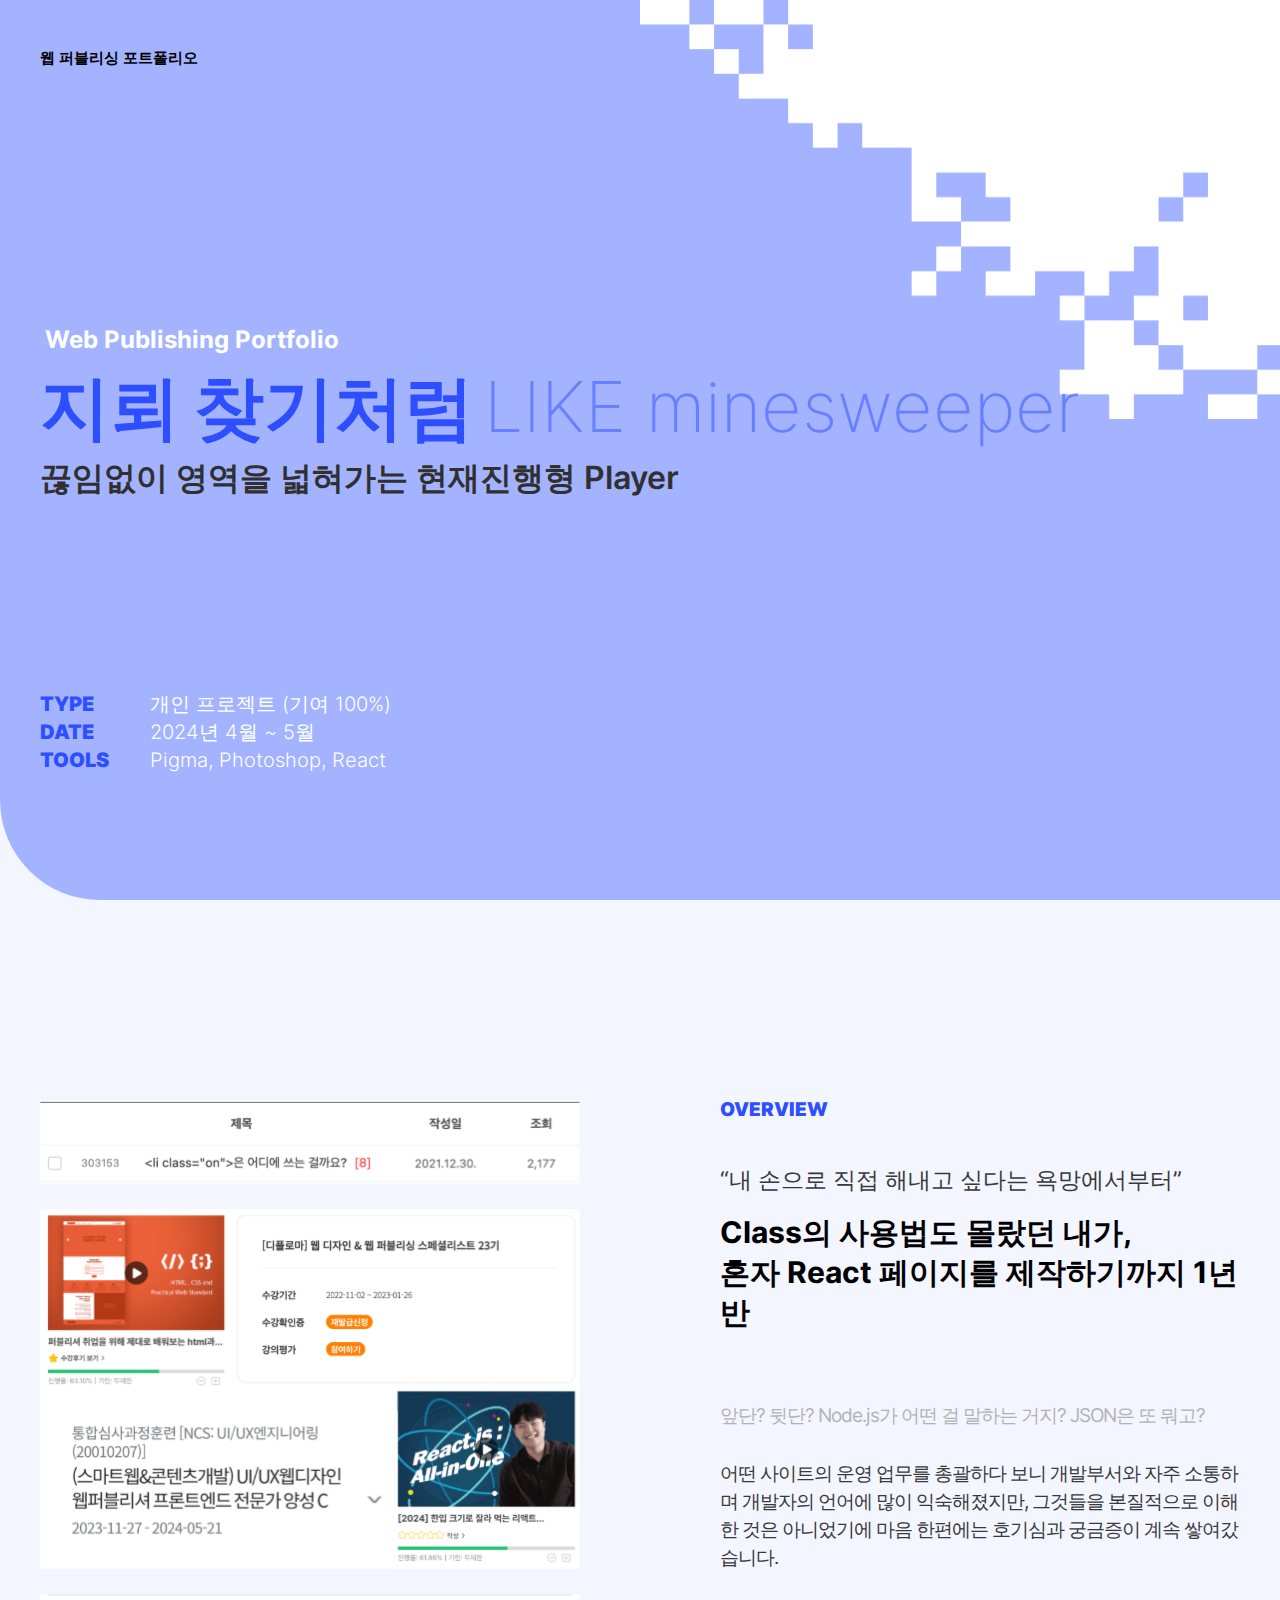
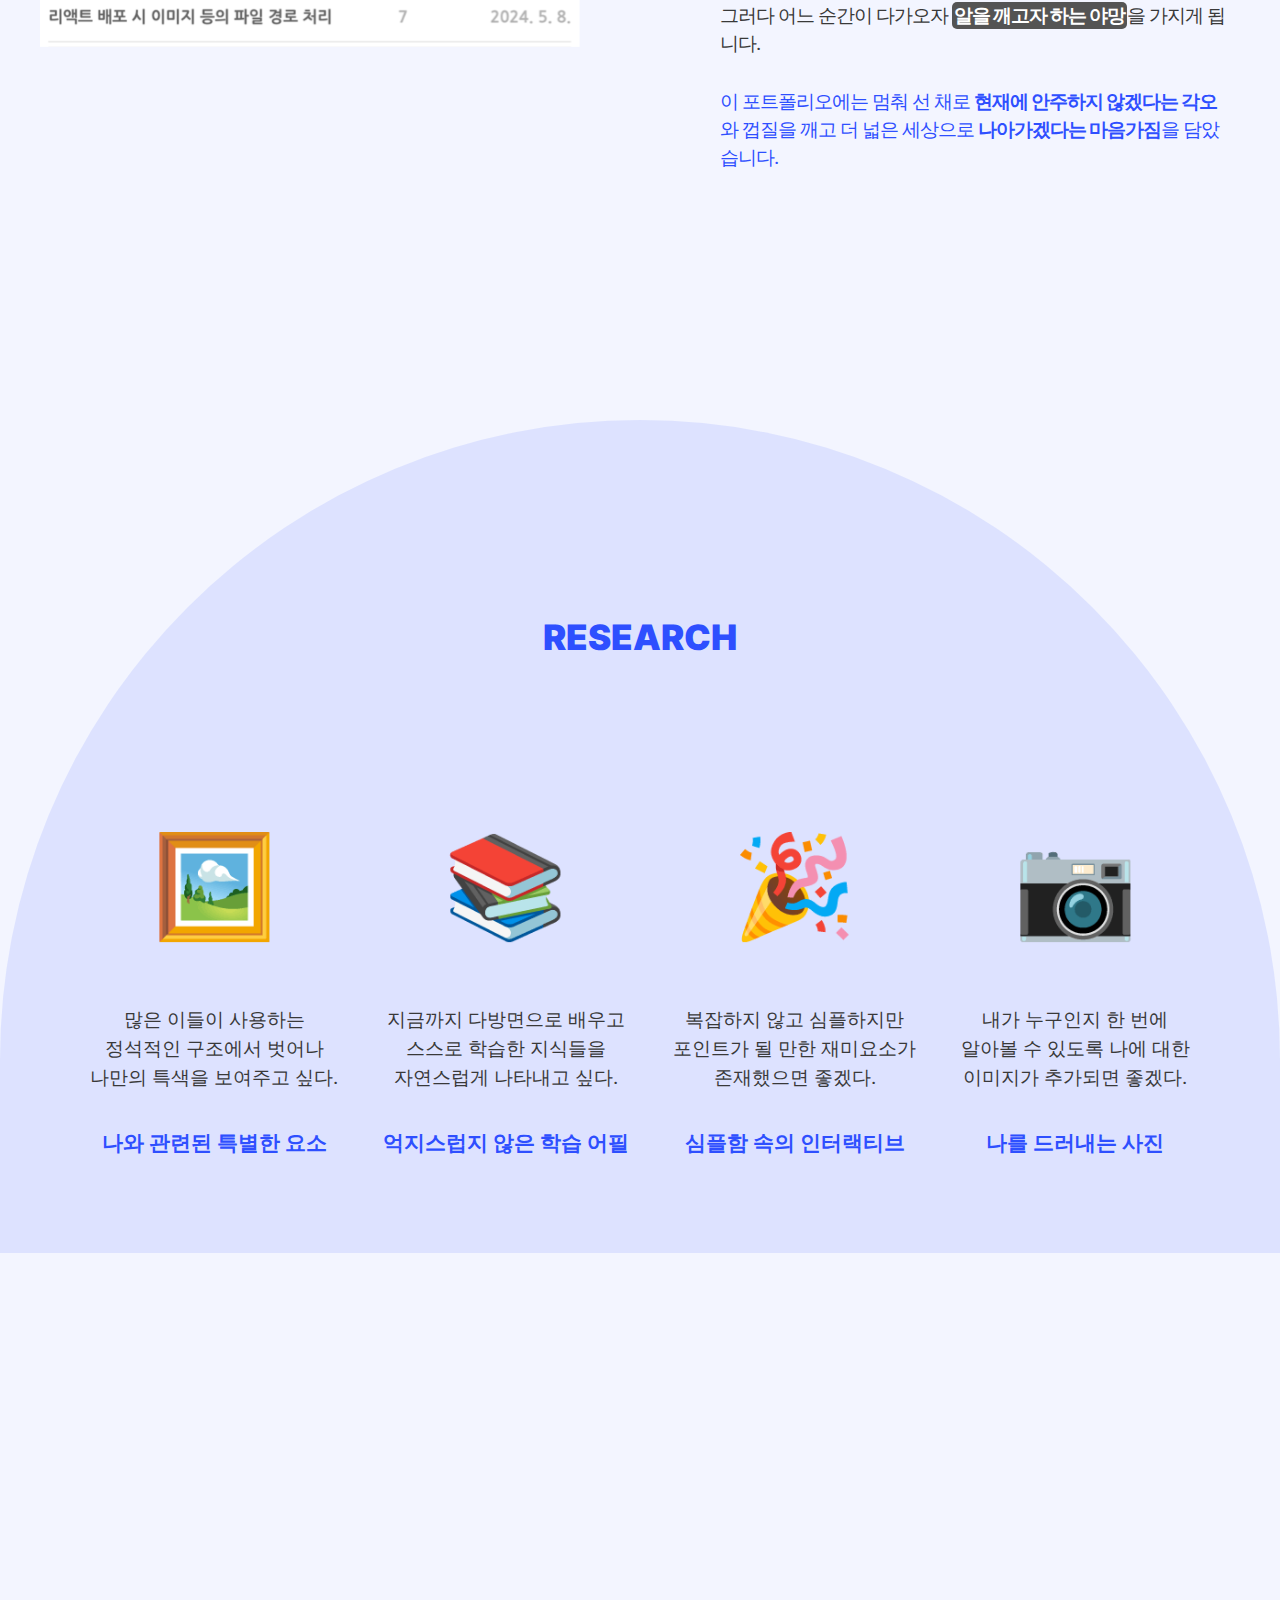
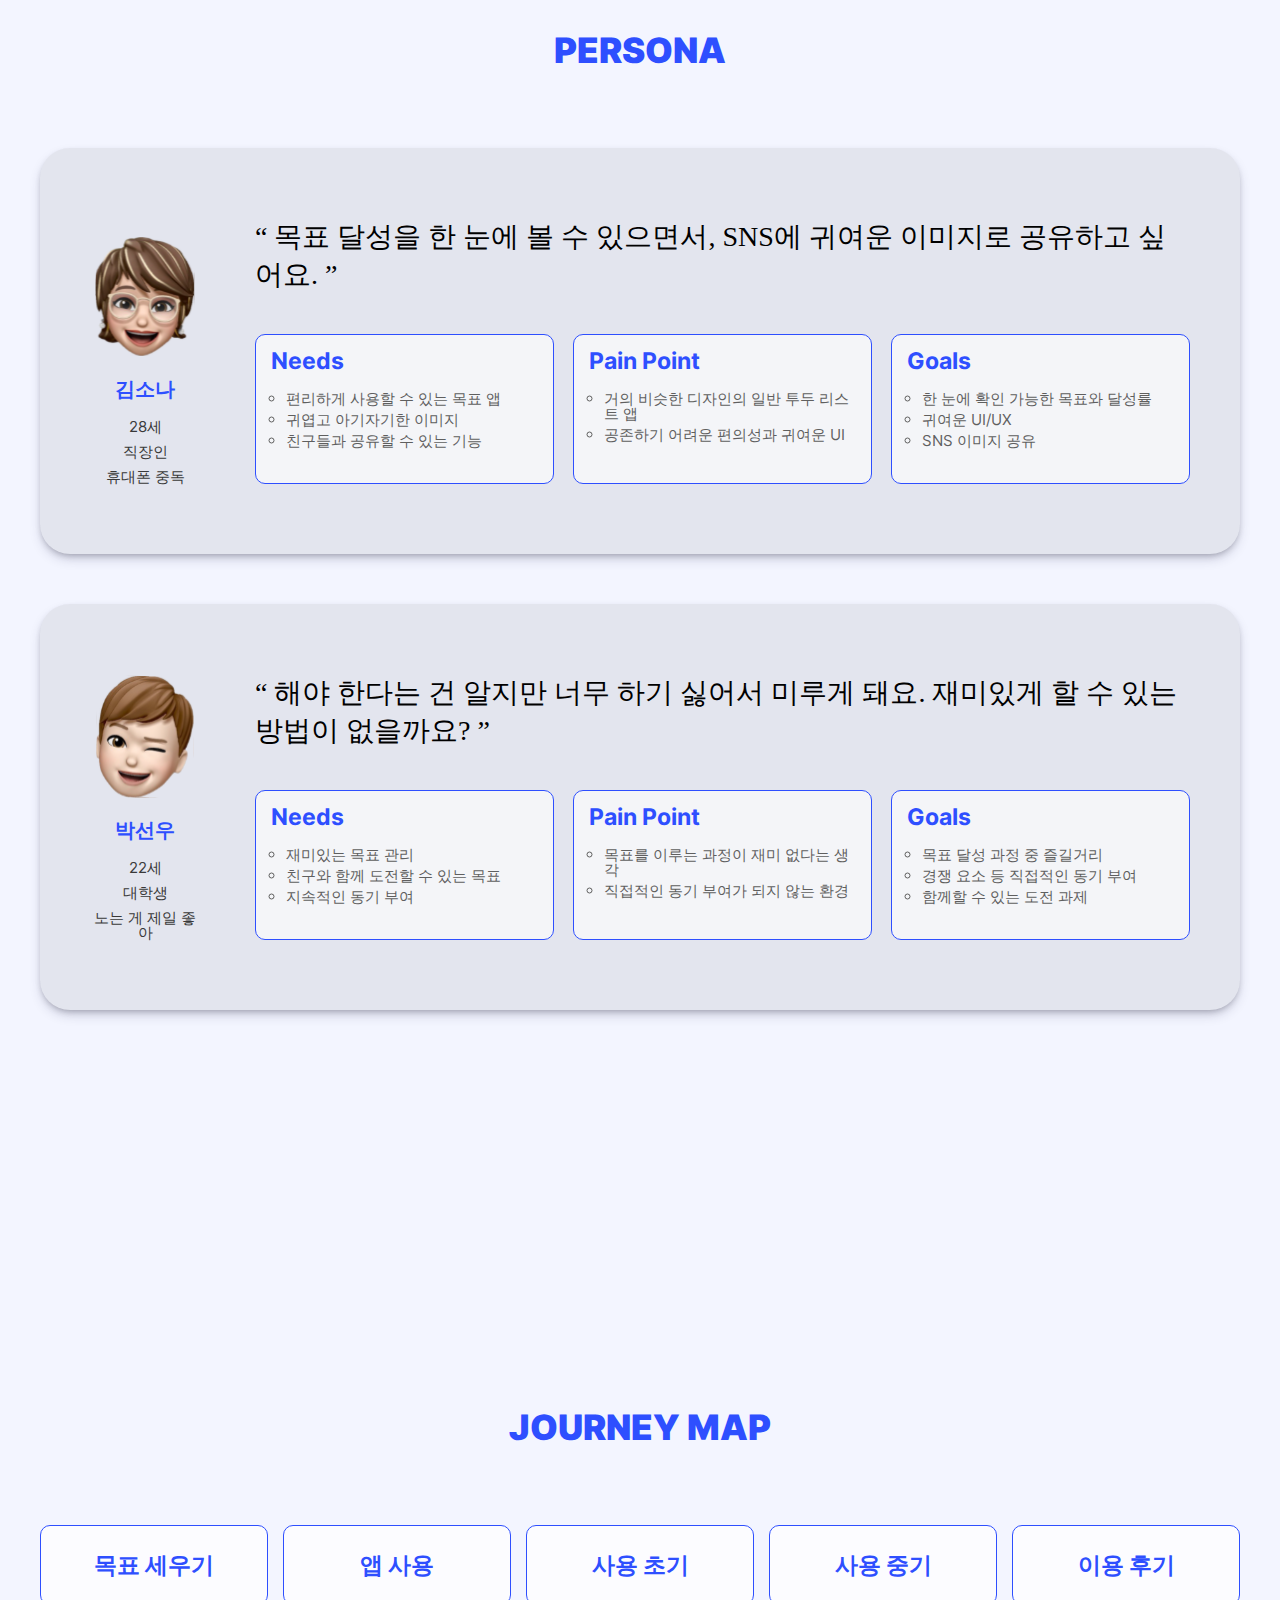
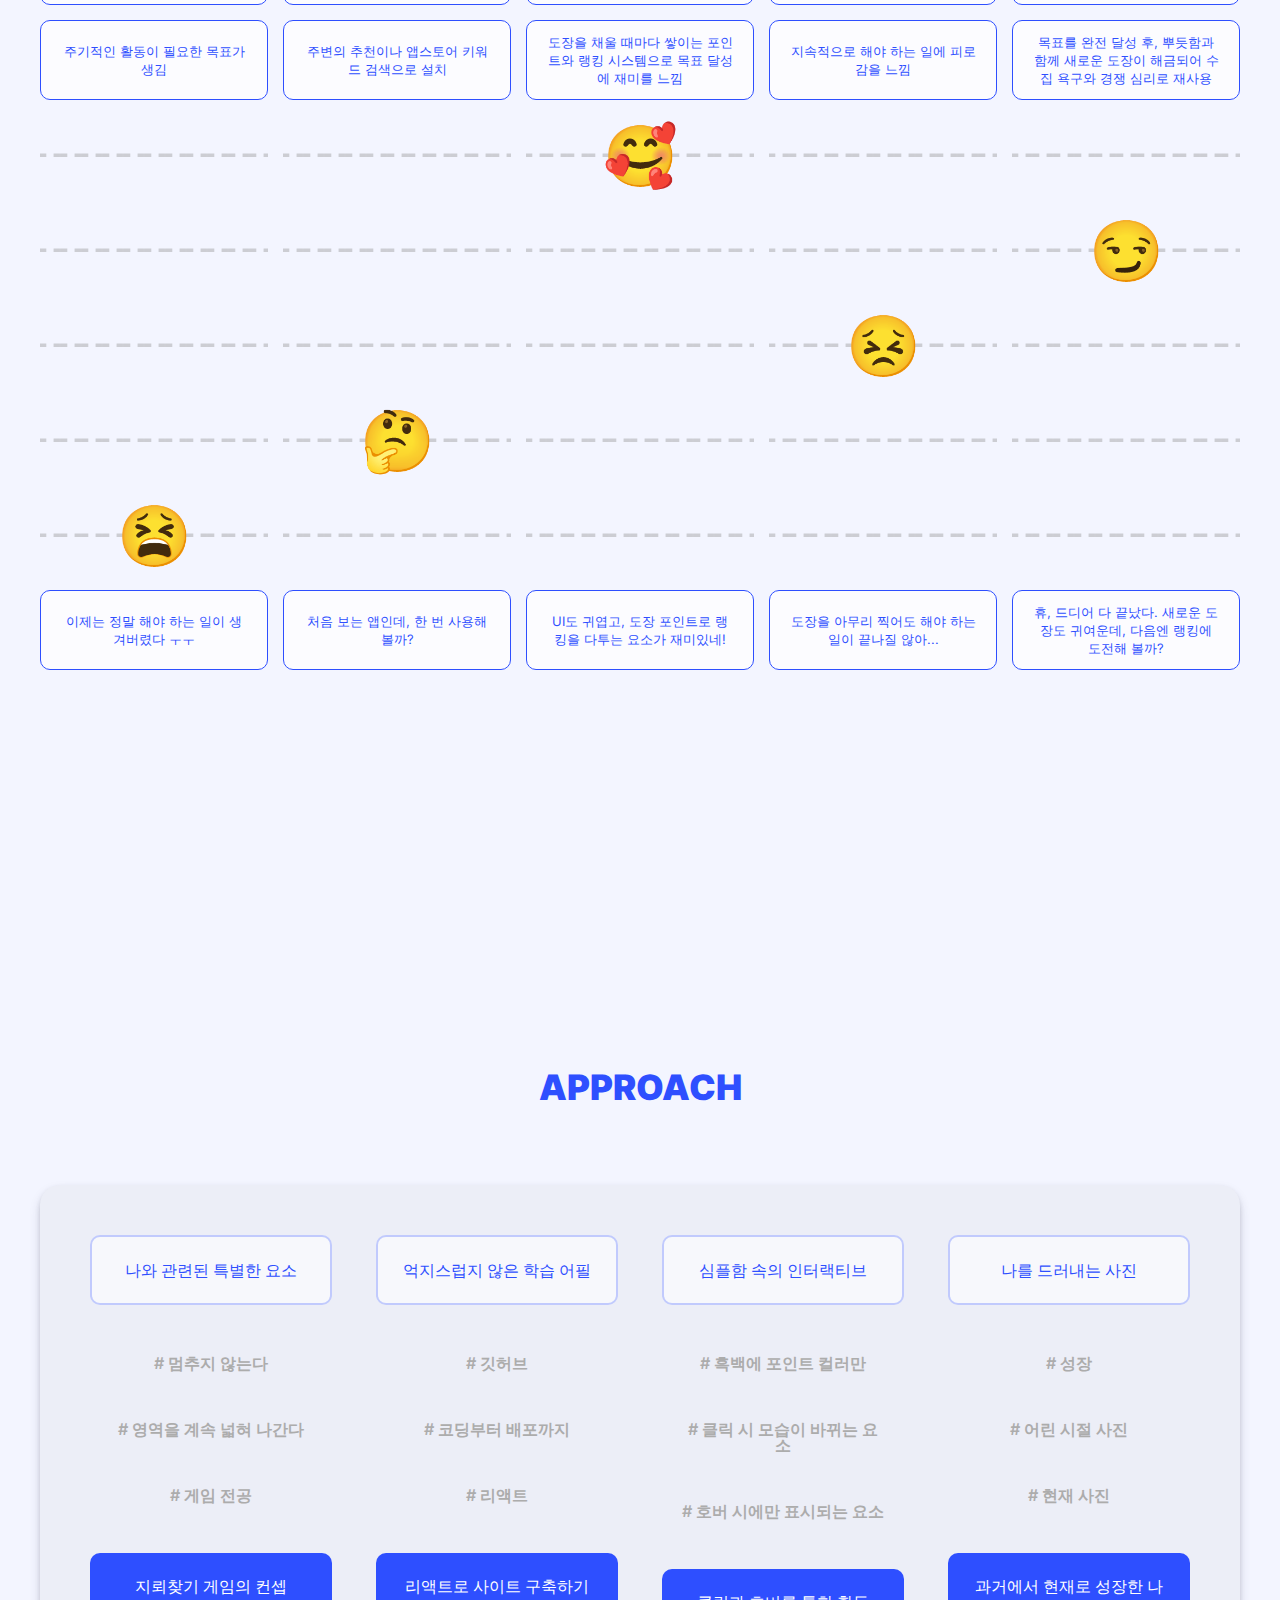
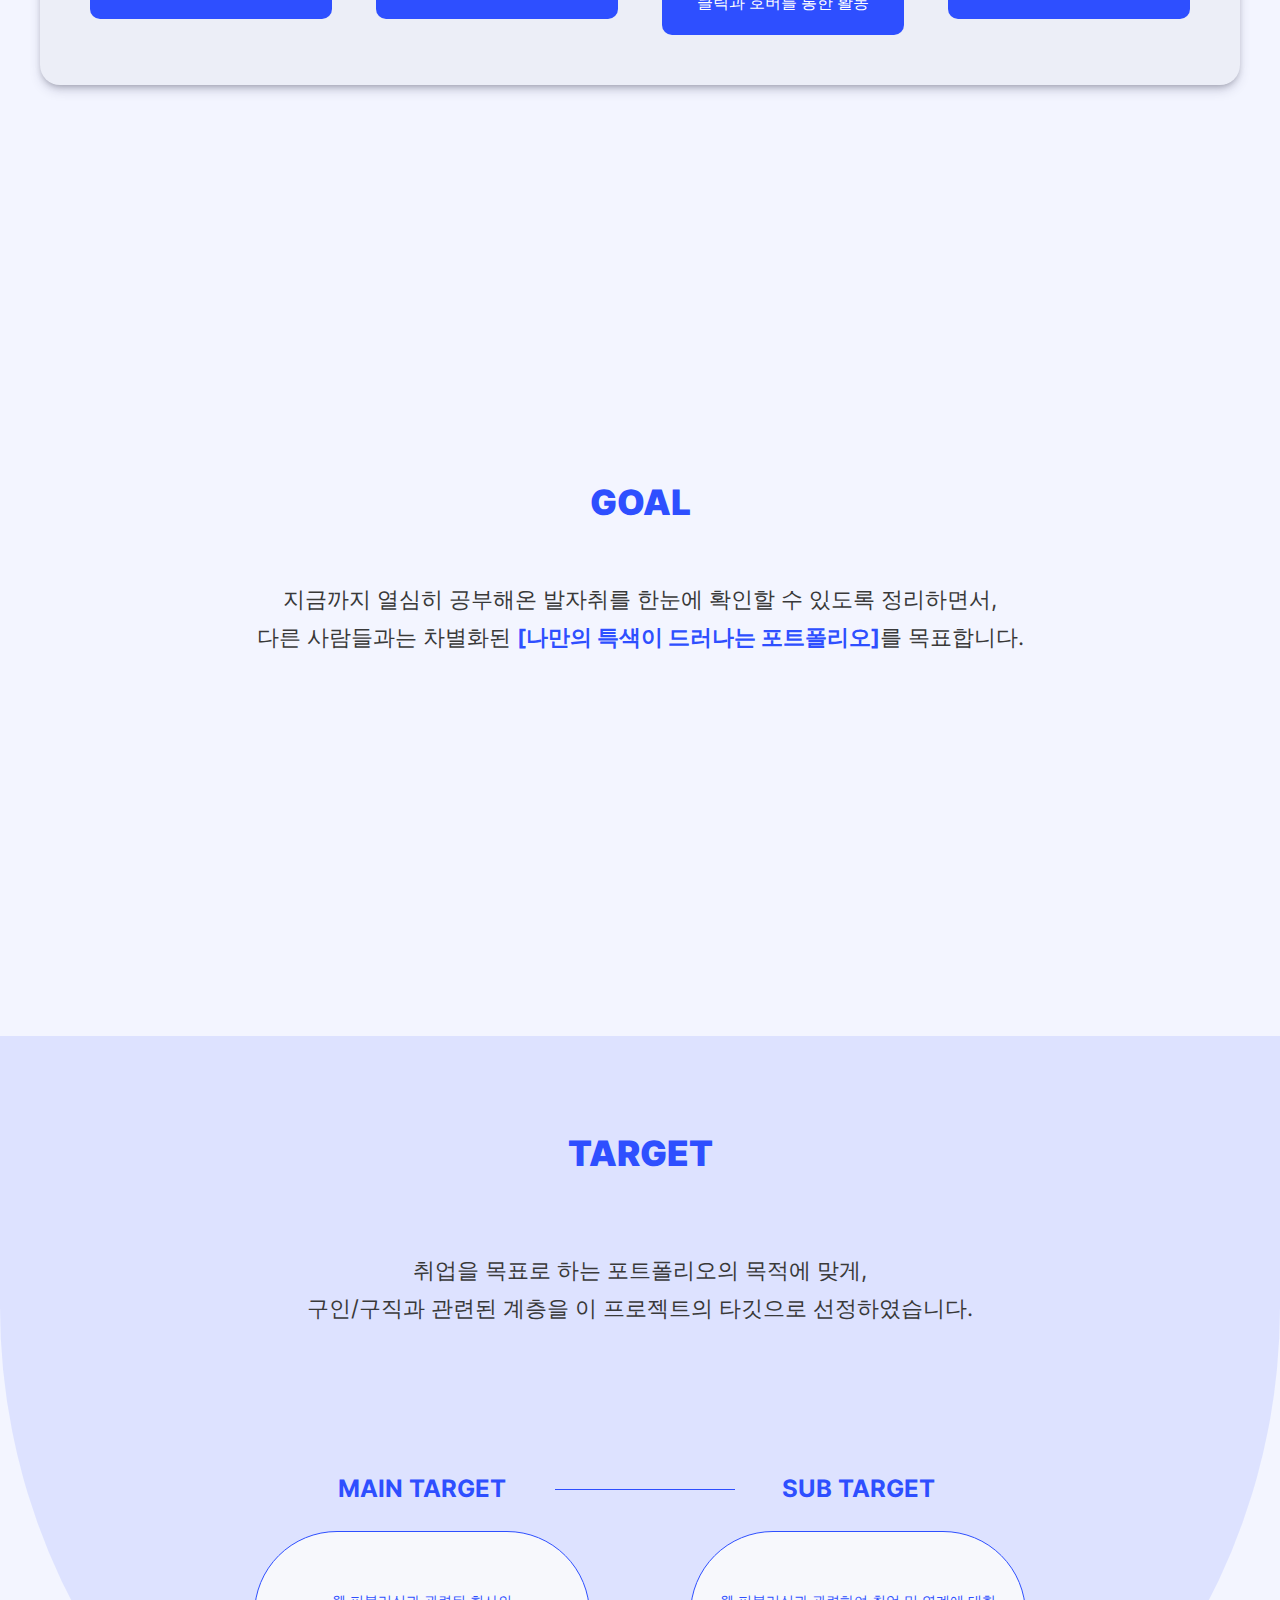
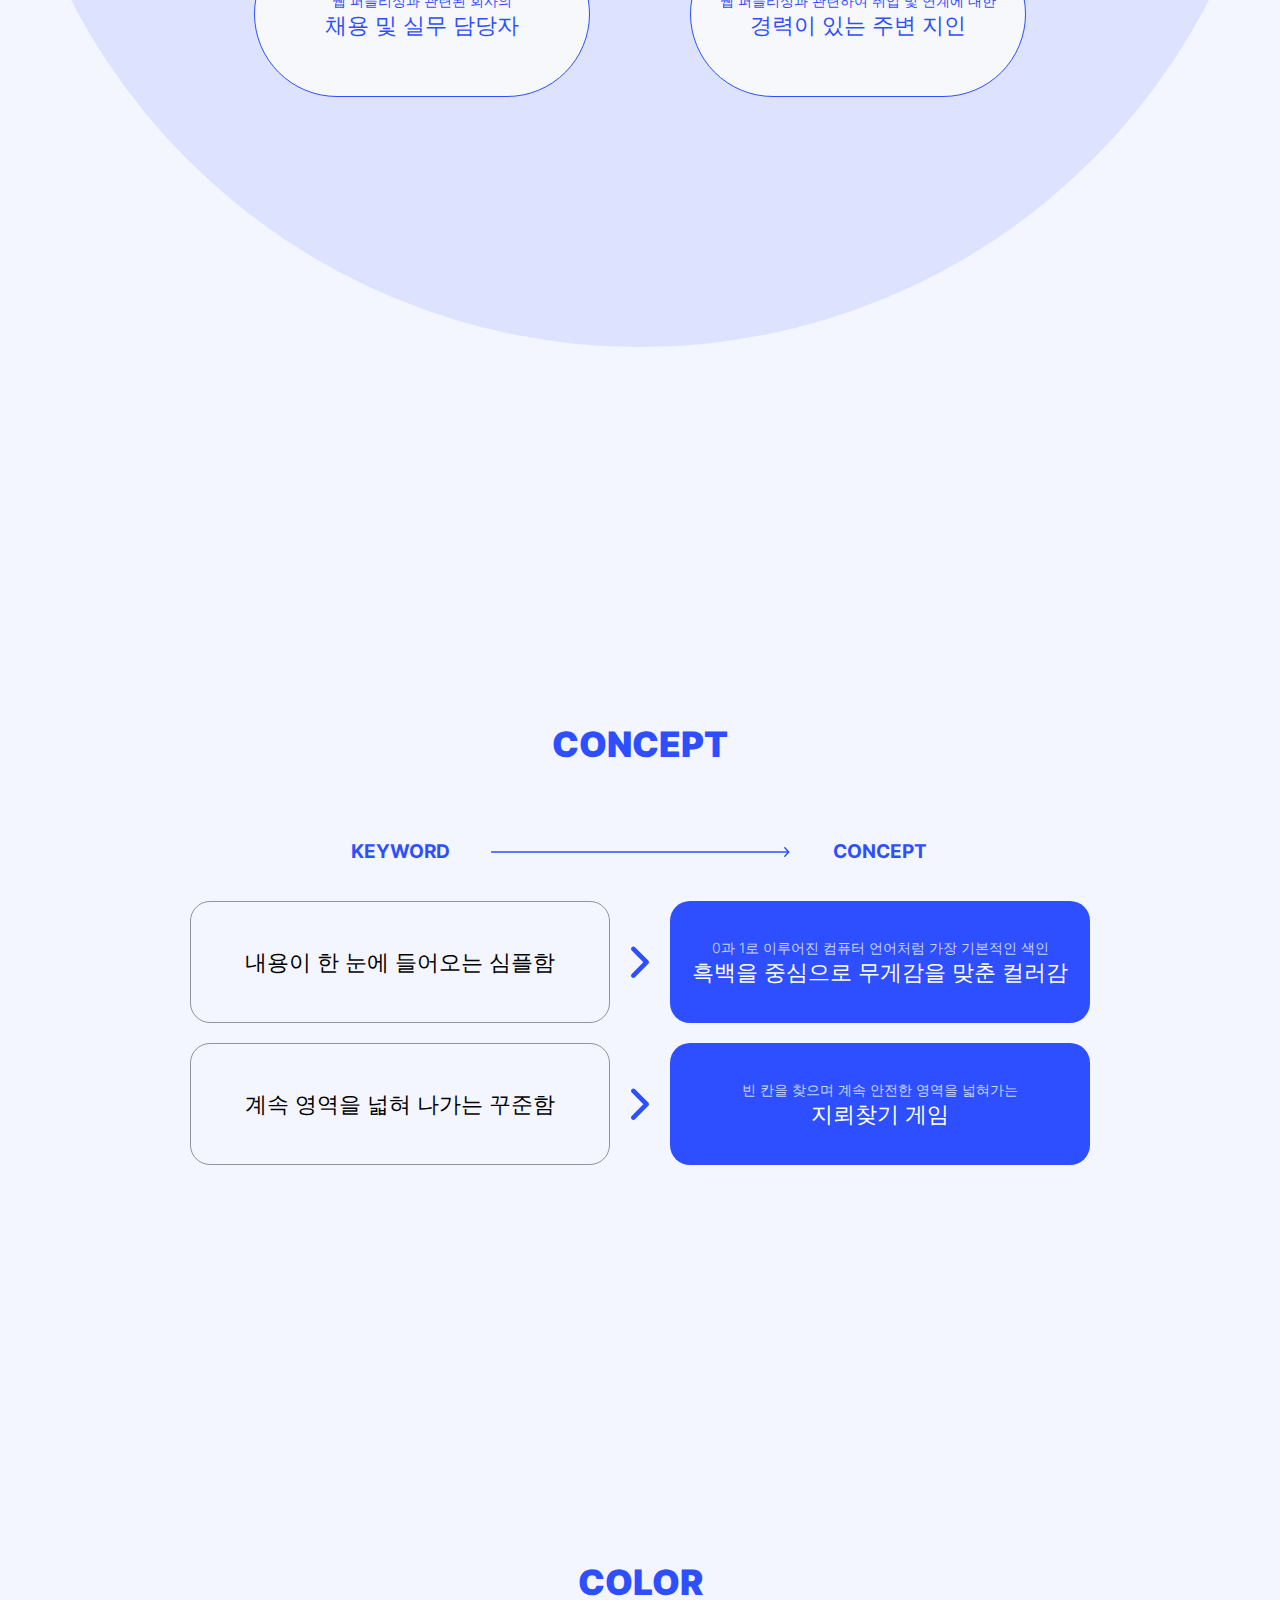
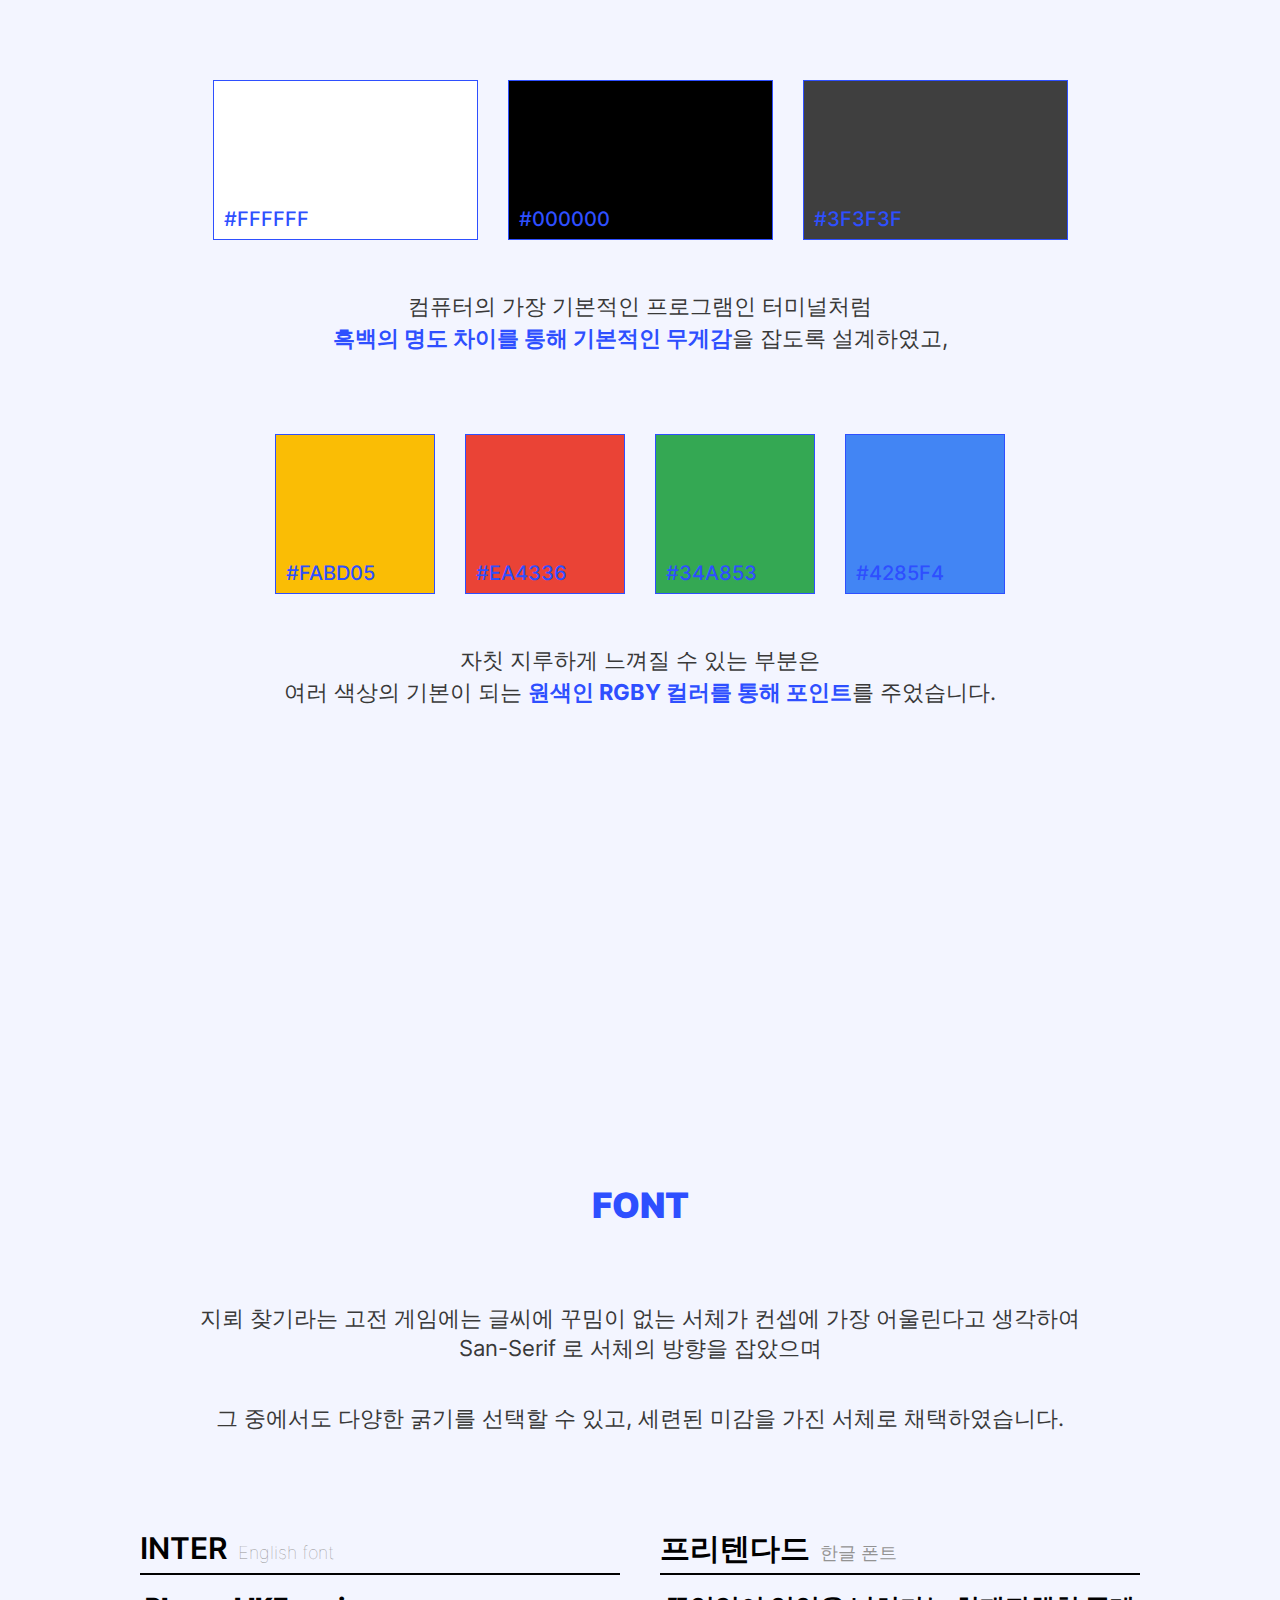
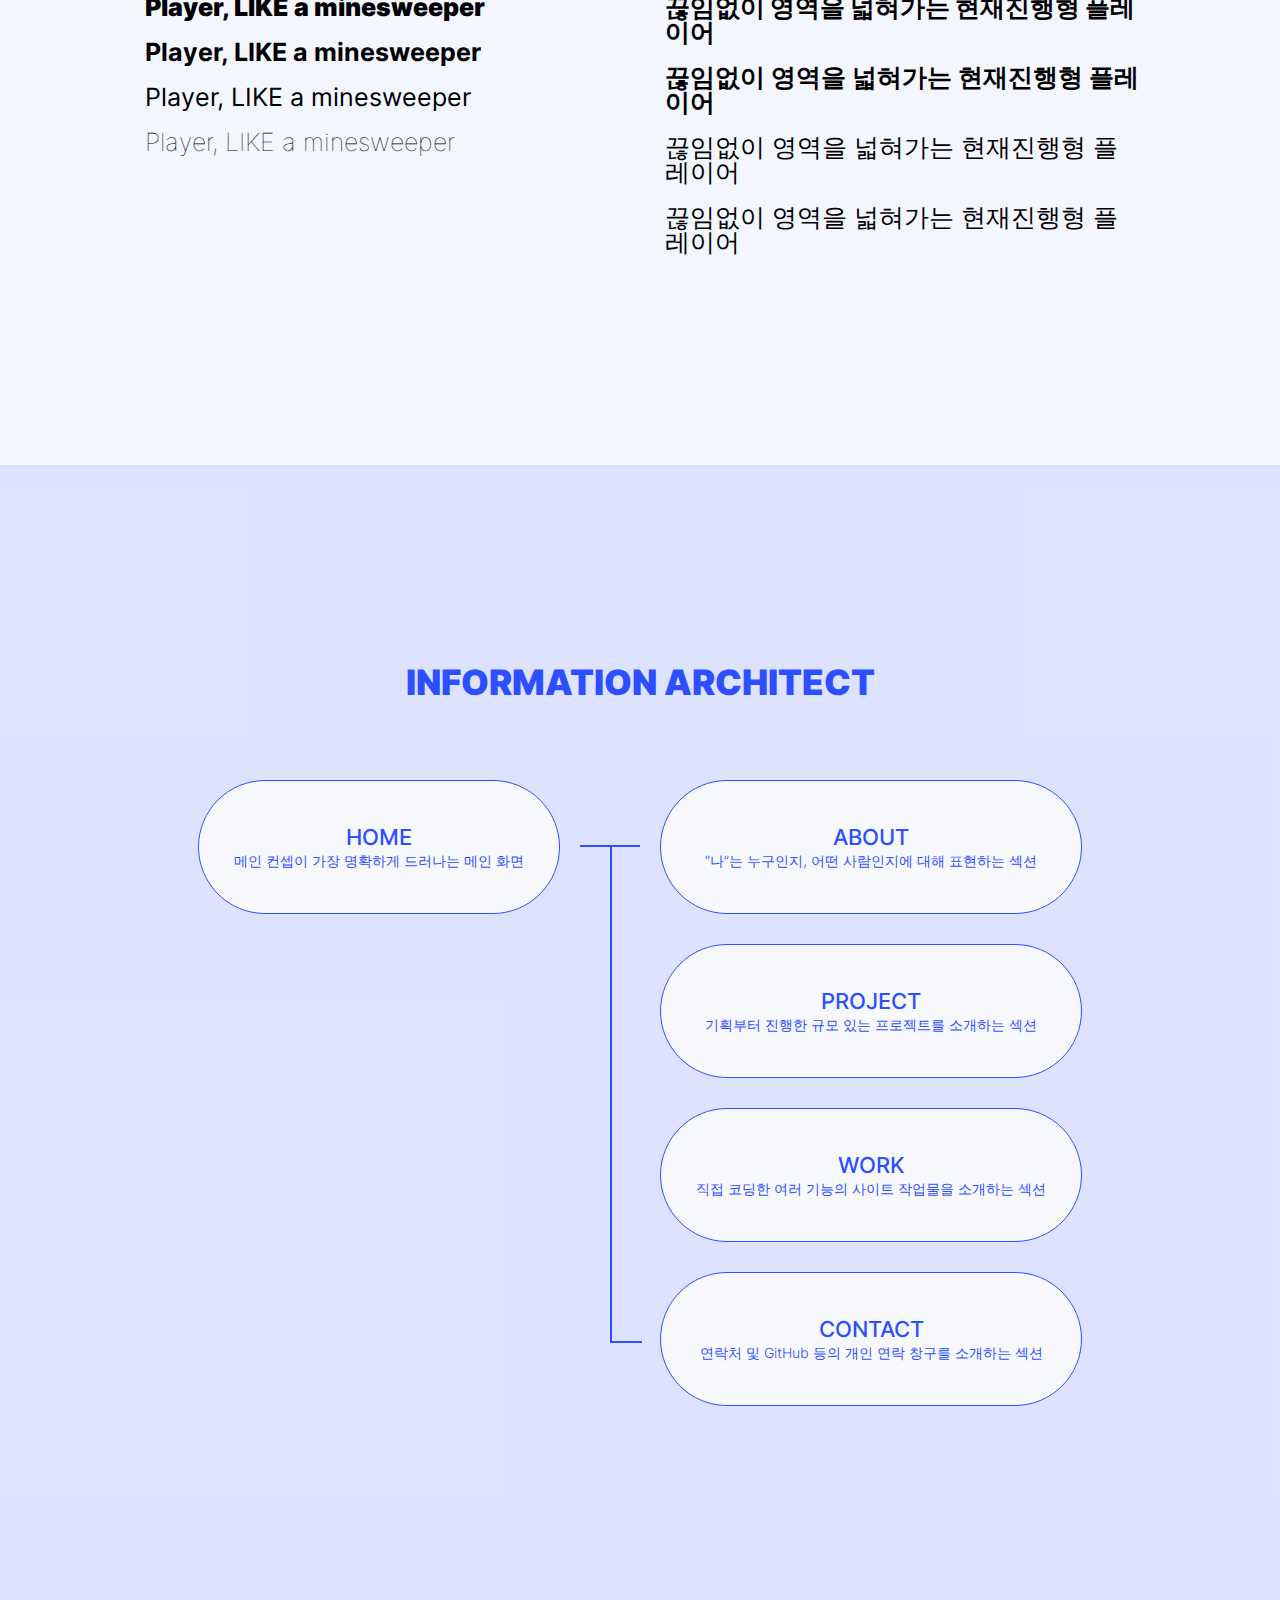
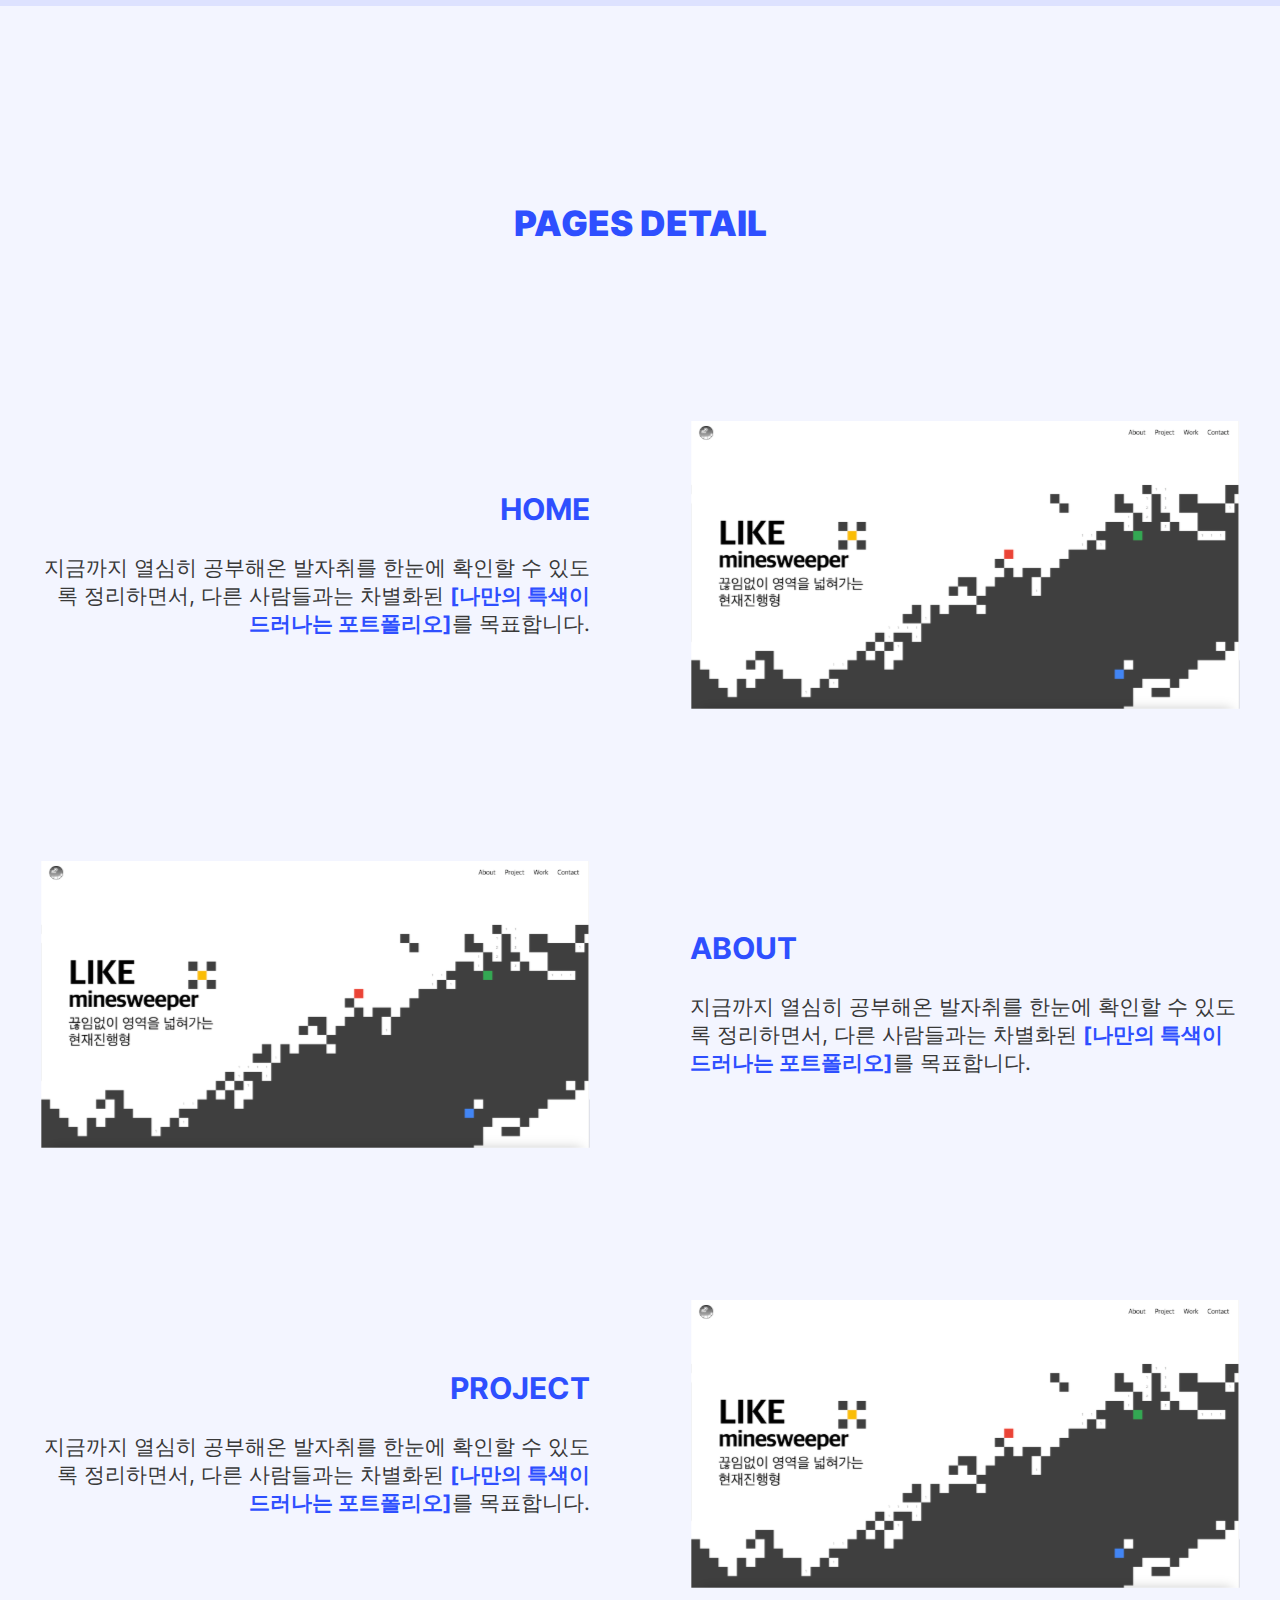
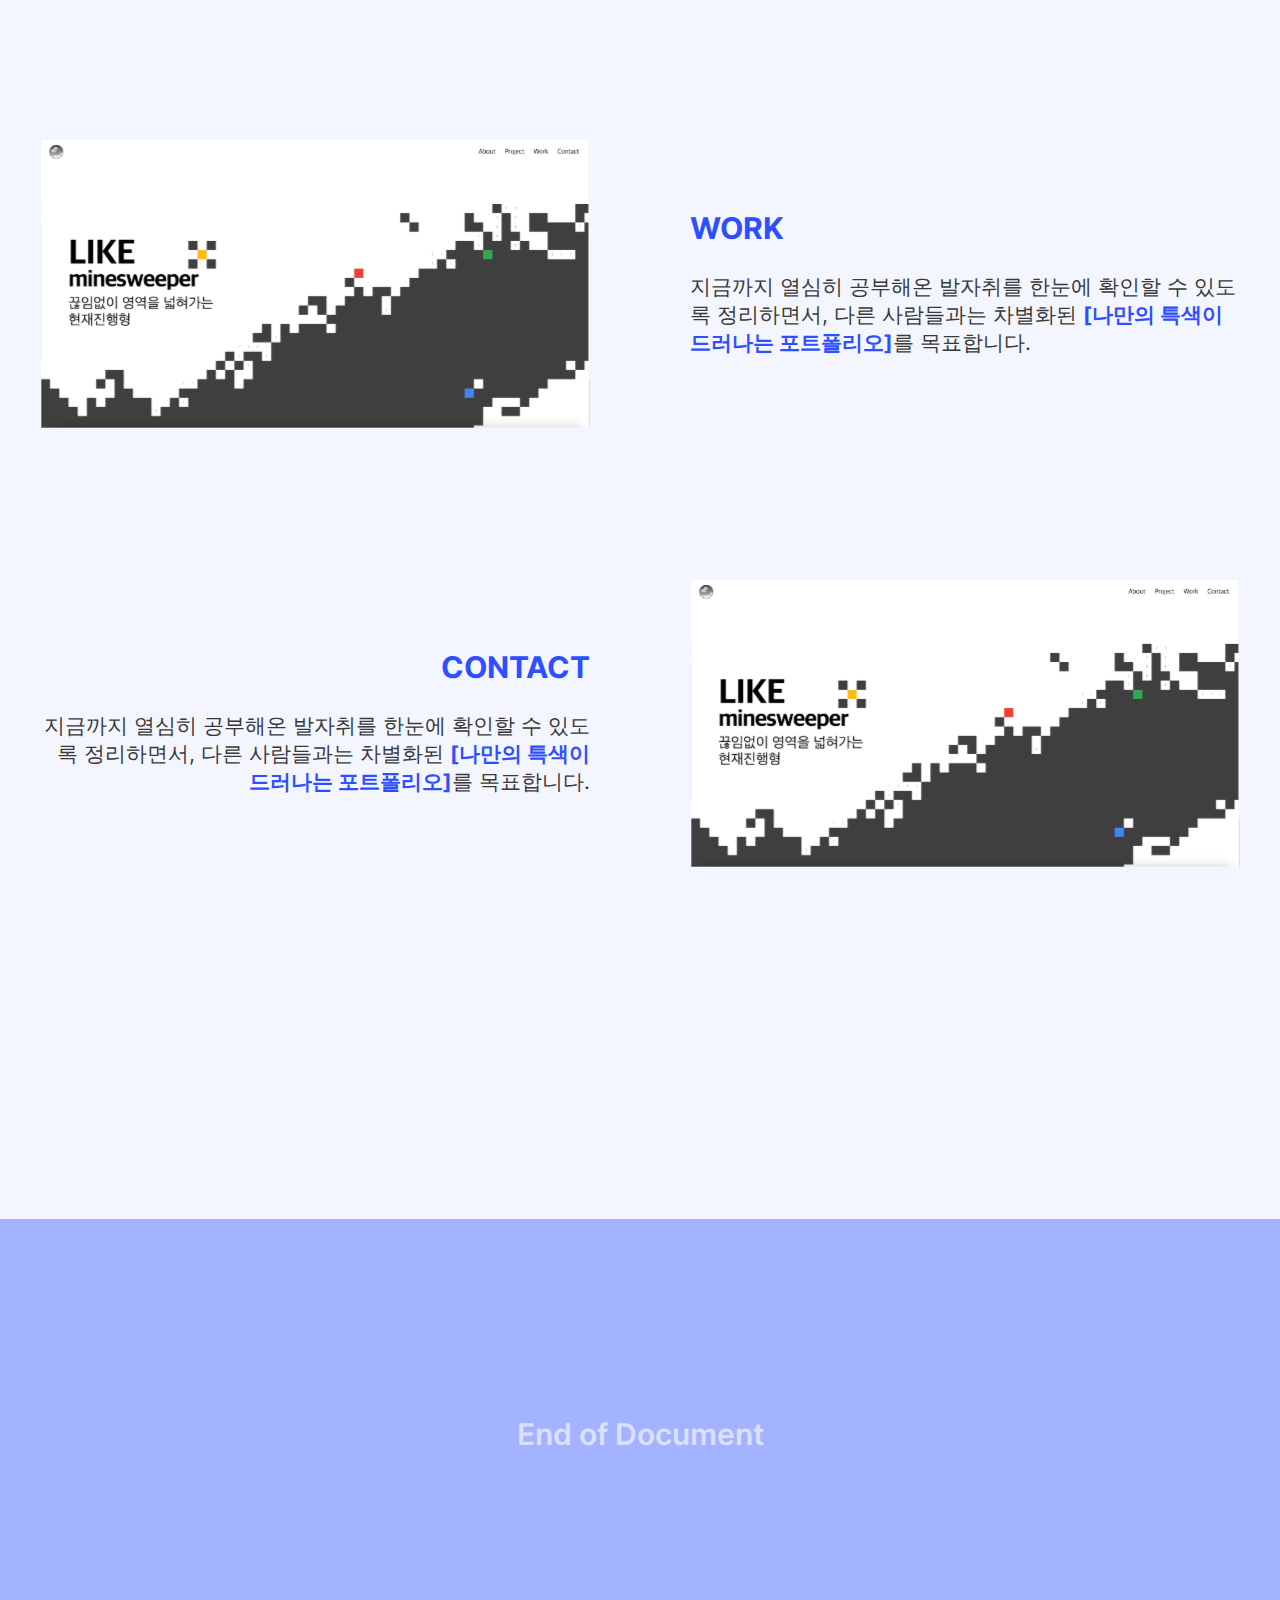
==== commit bcfd5736: "[추가] about desc ect 이미지 추가" ====
--- a/assets/html/common.html
+++ b/assets/html/common.html
@@ -39,6 +39,37 @@
 
       .point-bg {
         background-color: #2e4fff;
+      }
+
+      .approach-item {
+        border: 2px solid #2e4fff45;
+      }
+
+      .information-sect
+        .information-wrap
+        .inner-box
+        > ul
+        > li:not(:first-child)
+        > ul::before,
+      .target-sect .target-wrap .inner-box .item-list > li:first-child::after {
+        background-color: #2e4fff;
+      }
+
+      .information-sect
+        .information-wrap
+        .inner-box
+        > ul
+        > li:not(:first-child)
+        > ul::after {
+        border-color: #2e4fff;
+      }
+
+      .concept-sect .concept-wrap .inner-box > ul .list-title ul::after {
+        background: url(./img/SlimArrow.svg) no-repeat right center/cover;
+      }
+
+      .concept-sect .concept-wrap .inner-box > ul .list-item ul::after {
+        background: url(./img/FatArrow.svg) no-repeat center center/cover;
       }
     </style>
   </head>
--- a/assets/html/css/common.css
+++ b/assets/html/css/common.css
@@ -667,7 +667,7 @@
   gap: 20px;
   align-items: end;
   background-color: rgba(84, 84, 84, 0.1019607843);
-  padding: 100px 50px;
+  padding: 50px 50px;
   border-radius: 30px;
   box-shadow: rgba(50, 50, 93, 0.25) 0px 6px 12px -2px, rgba(0, 0, 0, 0.3) 0px 3px 7px -3px;
 }
@@ -678,7 +678,7 @@
 }
 @media screen and (min-width: 1050px) {
   .persona-sect .persona-wrap .inner-box .persona-box {
-    padding: 100px 50px;
+    padding: 70px 50px;
   }
 }
 .persona-sect .persona-wrap .inner-box .persona-box .profile-box {
@@ -1028,7 +1028,6 @@
 .approach-sect .approach-wrap .inner-box .approach-list > li ul .approach-item {
   font-weight: 500;
   background-color: rgba(255, 255, 255, 0.6);
-  border: 2px solid rgba(46, 79, 255, 0.2705882353);
 }
 .approach-sect .approach-wrap .inner-box .approach-list > li ul .approach-keyword {
   color: #acacac;
@@ -1147,7 +1146,6 @@
   display: block;
   width: 100px;
   height: 1px;
-  background-color: #2e4fff;
   top: 12px;
   left: calc(100% - 35px);
 }
@@ -1251,7 +1249,6 @@
   top: 50%;
   left: 50%;
   transform: translate(-50%, -50%);
-  background: url(../img/SlimArrow.svg) no-repeat right center/cover;
 }
 @media screen and (max-width: 640px) {
   .concept-sect .concept-wrap .inner-box > ul .list-title ul::after {
@@ -1289,7 +1286,6 @@
   top: 50%;
   left: 50%;
   transform: translate(-50%, -50%);
-  background: url(../img/FatArrow.svg) no-repeat center center/cover;
 }
 @media screen and (max-width: 950px) {
   .concept-sect .concept-wrap .inner-box > ul .list-item ul::after {
@@ -1500,7 +1496,6 @@
   left: -80px;
   width: 60px;
   height: 2px;
-  background-color: #2e4fff;
 }
 @media screen and (max-width: 949px) {
   .information-sect .information-wrap .inner-box > ul > li:not(:first-child) > ul::before {
@@ -1515,7 +1510,6 @@
   left: -50px;
   width: 30px;
   height: calc(100% - 130px);
-  border-color: #2e4fff;
   border-style: solid;
   border-width: 0 0 2px 2px;
 }
